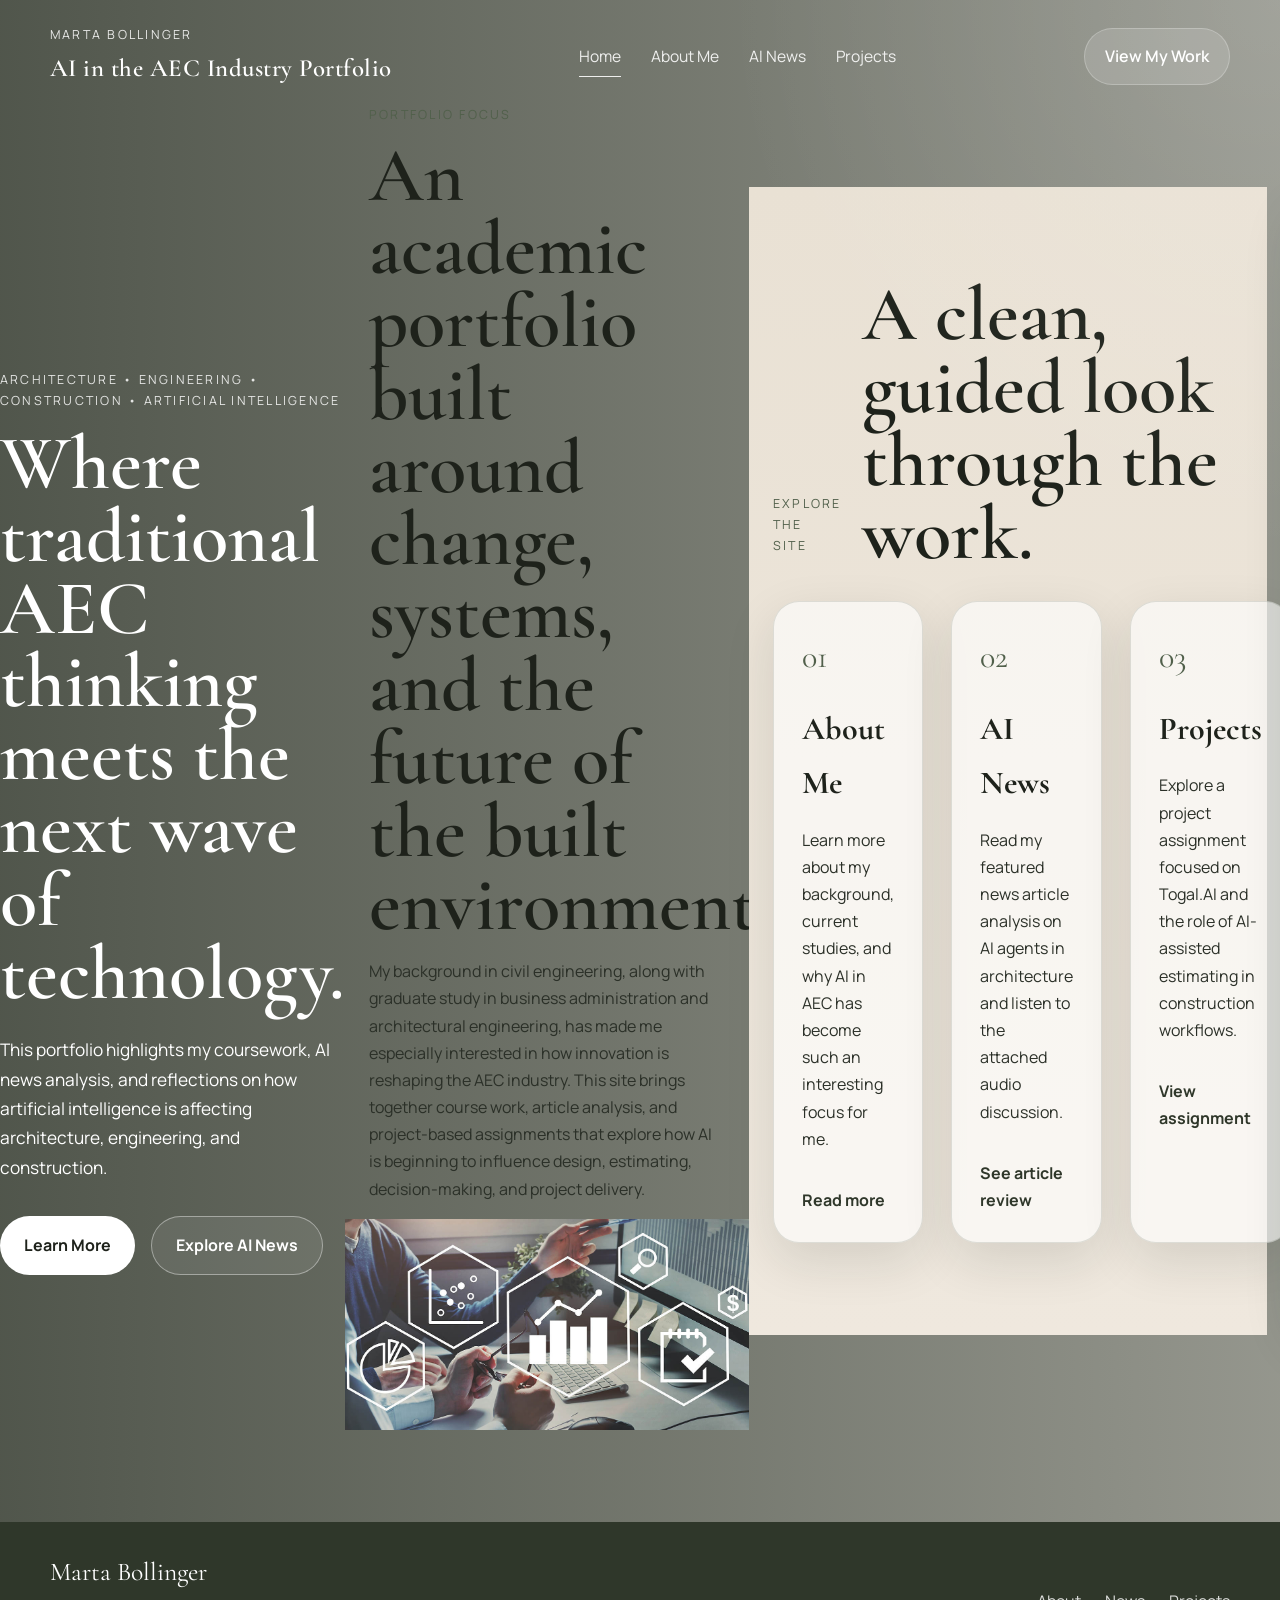
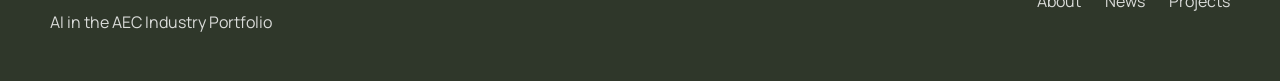
==== index.html @ e2fa6919 "Update index.html" ====
<!DOCTYPE html>
<html lang="en">
<head>
  <meta charset="UTF-8" />
  <meta name="viewport" content="width=device-width, initial-scale=1.0" />
  <title>Marta Bollinger | AI in the AEC Industry Portfolio</title>
  <link rel="preconnect" href="https://fonts.googleapis.com">
  <link rel="preconnect" href="https://fonts.gstatic.com" crossorigin>
  <link href="https://fonts.googleapis.com/css2?family=Cormorant+Garamond:wght@400;500;600;700&family=Manrope:wght@400;500;600;700&display=swap" rel="stylesheet">
  <link rel="stylesheet" href="styles.css" />
</head>
<body>
  <header class="site-header site-header--overlay">
    <div class="container nav-wrap">
      <a class="brand" href="index.html">
        <span class="brand-kicker">Marta Bollinger</span>
        <span class="brand-title">AI in the AEC Industry Portfolio</span>
      </a>
      <nav class="main-nav">
        <a href="index.html" class="active">Home</a>
        <a href="about.html">About Me</a>
        <a href="news.html">AI News</a>
        <a href="projects.html">Projects</a>
      </nav>
      <a class="nav-cta" href="projects.html">View My Work</a>
    </div>
  </header>

  <main>
    <section class="hero hero-home">
      <div class="hero-overlay"></div>
      <div class="container hero-content">
        <p class="eyebrow">Architecture • Engineering • Construction • Artificial Intelligence</p>
        <h1>Where traditional AEC thinking meets the next wave of technology.</h1>
        <p class="hero-text">
          This portfolio highlights my coursework, AI news analysis, and reflections on how artificial intelligence is affecting architecture, engineering, and construction.
        </p>
        <div class="hero-actions">
          <a class="btn btn-light" href="about.html">Learn More</a>
          <a class="btn btn-outline-light" href="news.html">Explore AI News</a>
        </div>
      </div>
    <section class="section portfolio-focus">
  <div class="container portfolio-focus-grid">
    <div class="portfolio-focus-left">
      <p class="section-label">Portfolio Focus</p>
      <h2>
        An academic portfolio built around change, systems, and the future of the built environment.
      </h2>
    </div>

    <div class="portfolio-focus-right">
      <p>
        My background in civil engineering, along with graduate study in business administration and architectural engineering, has made me especially interested in how innovation is reshaping the AEC industry. This site brings together course work, article analysis, and project-based assignments that explore how AI is beginning to influence design, estimating, decision-making, and project delivery.
      </p>
    </div>
  </div>

  <div class="portfolio-focus-image">
    <img src="site-assets/project-management-tools-1.jpeg" alt="AI analytics and project management tools">
  </div>
</section>

    <section class="section cards-section muted-bg">
      <div class="container">
        <div class="section-heading">
          <p class="section-label">Explore the Site</p>
          <h2>A clean, guided look through the work.</h2>
        </div>
        <div class="feature-grid">
          <article class="feature-card">
            <div class="feature-card__number">01</div>
            <h3>About Me</h3>
            <p>Learn more about my background, current studies, and why AI in AEC has become such an interesting focus for me.</p>
            <a href="about.html">Read more</a>
          </article>
          <article class="feature-card">
            <div class="feature-card__number">02</div>
            <h3>AI News</h3>
            <p>Read my featured news article analysis on AI agents in architecture and listen to the attached audio discussion.</p>
            <a href="news.html">See article review</a>
          </article>
          <article class="feature-card">
            <div class="feature-card__number">03</div>
            <h3>Projects</h3>
            <p>Explore a project assignment focused on Togal.AI and the role of AI-assisted estimating in construction workflows.</p>
            <a href="projects.html">View assignment</a>
          </article>
        </div>
      </div>
    </section>

    <section class="section statement-section">
      <div class="container statement-card">
        <div class="statement-card__image"></div>
        <div class="statement-card__content">
          <p class="section-label">Why This Matters</p>
          <h2>AI is not replacing the AEC industry. It is changing how professionals think, work, and make decisions.</h2>
          <p>
            What interests me most is not just the technology itself, but what it means for real projects. The AEC industry depends on coordination, judgment, accuracy, and communication. AI has the potential to support all of those areas, which is why understanding it now feels important.
          </p>
          <a class="btn btn-dark" href="projects.html">See My Assignment Work</a>
        </div>
      </div>
    </section>
  </main>

  <footer class="site-footer">
    <div class="container footer-wrap">
      <div>
        <p class="footer-title">Marta Bollinger</p>
        <p>AI in the AEC Industry Portfolio</p>
      </div>
      <div class="footer-links">
        <a href="about.html">About</a>
        <a href="news.html">News</a>
        <a href="projects.html">Projects</a>
      </div>
    </div>
  </footer>
</body>
</html>
---- styles.css ----
:root {
  --olive-900: #2f372a;
  --olive-800: #3b4634;
  --olive-700: #51604b;
  --stone-100: #f6f2eb;
  --stone-200: #ece5da;
  --stone-300: #d9d0c2;
  --ink: #1e221b;
  --text: #2b3028;
  --muted: #687065;
  --white: #ffffff;
  --card: rgba(255, 255, 255, 0.7);
  --border: rgba(54, 66, 48, 0.14);
  --shadow: 0 18px 50px rgba(27, 34, 25, 0.12);
  --radius: 26px;
  --radius-sm: 18px;
  --max-width: 1180px;
}

* {
  box-sizing: border-box;
}

html {
  scroll-behavior: smooth;
}

body {
  margin: 0;
  font-family: 'Manrope', sans-serif;
  color: var(--text);
  background: var(--stone-100);
  line-height: 1.7;
}

img {
  max-width: 100%;
  display: block;
}

a {
  color: inherit;
  text-decoration: none;
}

.container {
  width: min(calc(100% - 48px), var(--max-width));
  margin: 0 auto;
}

.site-header {
  width: 100%;
  z-index: 20;
}

.site-header--overlay {
  position: absolute;
  top: 0;
  left: 0;
}

.site-header--solid {
  position: sticky;
  top: 0;
  background: rgba(246, 242, 235, 0.92);
  backdrop-filter: blur(14px);
  border-bottom: 1px solid rgba(54, 66, 48, 0.08);
}

.nav-wrap {
  display: flex;
  align-items: center;
  justify-content: space-between;
  gap: 24px;
  padding: 24px 0;
}

.brand {
  display: flex;
  flex-direction: column;
  gap: 2px;
  color: var(--white);
}

.brand--dark {
  color: var(--ink);
}

.brand-kicker {
  font-size: 0.78rem;
  letter-spacing: 0.18em;
  text-transform: uppercase;
  opacity: 0.86;
}

.brand-title {
  font-family: 'Cormorant Garamond', serif;
  font-size: 1.55rem;
  font-weight: 600;
  letter-spacing: 0.02em;
}

.main-nav {
  display: flex;
  gap: 30px;
  align-items: center;
}

.main-nav a {
  color: rgba(255,255,255,0.88);
  font-size: 0.98rem;
  position: relative;
}

.main-nav--dark a {
  color: rgba(30, 34, 27, 0.82);
}

.main-nav a::after {
  content: "";
  position: absolute;
  left: 0;
  bottom: -7px;
  width: 100%;
  height: 1px;
  background: currentColor;
  transform: scaleX(0);
  transform-origin: left;
  transition: transform 0.28s ease;
}

.main-nav a:hover::after,
.main-nav a.active::after {
  transform: scaleX(1);
}

.nav-cta {
  padding: 14px 20px;
  border-radius: 999px;
  background: rgba(255, 255, 255, 0.14);
  border: 1px solid rgba(255, 255, 255, 0.24);
  color: var(--white);
  font-weight: 600;
}

.nav-cta--dark {
  background: var(--olive-900);
  color: var(--white);
  border-color: var(--olive-900);
}

.hero {
  min-height: 100vh;
  position: relative;
  display: flex;
  align-items: center;
  overflow: hidden;
}

.hero-home {
  background:
    linear-gradient(to right, rgba(34, 42, 31, 0.78), rgba(34, 42, 31, 0.46)),
    url('https://images.unsplash.com/photo-1517048676732-d65bc937f952?auto=format&fit=crop&w=1800&q=80') center center / cover no-repeat;
}

.hero-overlay {
  position: absolute;
  inset: 0;
  background: radial-gradient(circle at top right, rgba(255,255,255,0.12), transparent 28%);
}

.hero-content,
.page-hero__inner {
  position: relative;
  z-index: 1;
}

.hero-content {
  color: var(--white);
  max-width: 720px;
  padding-top: 110px;
}

.eyebrow,
.section-label,
.meta-label {
  text-transform: uppercase;
  letter-spacing: 0.18em;
  font-size: 0.78rem;
}

.eyebrow {
  color: rgba(255,255,255,0.84);
  margin-bottom: 16px;
}

.eyebrow-dark {
  color: var(--olive-700);
}

.hero h1,
.page-hero h1,
.section h2,
.statement-card__content h2 {
  margin: 0;
  font-family: 'Cormorant Garamond', serif;
  font-size: clamp(3rem, 6vw, 5.4rem);
  line-height: 0.95;
  font-weight: 600;
}

.page-hero h1,
.section h2,
.statement-card__content h2 {
  color: var(--ink);
}

.hero-text,
.page-subtitle {
  font-size: 1.08rem;
  max-width: 640px;
  margin: 24px 0 0;
}

.page-subtitle--dark {
  color: var(--muted);
}

.page-subtitle--narrow {
  max-width: 760px;
  margin-left: auto;
  margin-right: auto;
}

.hero-actions {
  display: flex;
  gap: 16px;
  margin-top: 34px;
  flex-wrap: wrap;
}

.btn {
  display: inline-flex;
  align-items: center;
  justify-content: center;
  padding: 15px 24px;
  border-radius: 999px;
  font-weight: 700;
  transition: transform 0.2s ease, background 0.2s ease, color 0.2s ease;
}

.btn:hover,
.nav-cta:hover {
  transform: translateY(-1px);
}

.btn-light {
  background: var(--white);
  color: var(--ink);
}

.btn-outline-light {
  color: var(--white);
  border: 1px solid rgba(255,255,255,0.4);
  background: rgba(255,255,255,0.08);
}

.btn-dark {
  background: var(--olive-900);
  color: var(--white);
}

.section {
  padding: 92px 0;
}

.intro-section {
  background: linear-gradient(180deg, #f7f3ed 0%, #f1ebe1 100%);
}

.muted-bg {
  background: linear-gradient(180deg, #e9e1d4 0%, #efe8de 100%);
}

.split-grid,
.feature-grid,
.value-grid,
.article-layout,
.project-layout,
.podcast-panel,
.footer-wrap,
.about-layout {
  display: grid;
  gap: 28px;
}

.split-grid--intro {
  grid-template-columns: 1.1fr 1fr;
  align-items: end;
}

.section-label {
  color: var(--olive-700);
  margin-bottom: 14px;
}

.section-heading {
  display: flex;
  justify-content: space-between;
  align-items: end;
  gap: 20px;
  margin-bottom: 30px;
}

.section-heading--center {
  text-align: center;
  display: block;
}

.feature-grid {
  grid-template-columns: repeat(3, 1fr);
}

.feature-card,
.value-card,
.card-soft {
  background: rgba(255, 255, 255, 0.62);
  border: 1px solid var(--border);
  border-radius: var(--radius);
  padding: 28px;
  box-shadow: var(--shadow);
}

.feature-card__number {
  font-family: 'Cormorant Garamond', serif;
  font-size: 2rem;
  color: var(--olive-700);
  margin-bottom: 18px;
}

.feature-card h3,
.value-card h3 {
  font-family: 'Cormorant Garamond', serif;
  font-size: 2rem;
  margin: 0 0 10px;
  color: var(--ink);
}

.feature-card a,
.external-link {
  display: inline-block;
  margin-top: 18px;
  color: var(--olive-900);
  font-weight: 700;
}

.statement-card {
  display: grid;
  grid-template-columns: 1.08fr 1fr;
  gap: 0;
  background: var(--white);
  border-radius: 34px;
  overflow: hidden;
  box-shadow: var(--shadow);
}

.statement-card__image {
  min-height: 520px;
  background: url('https://images.unsplash.com/photo-1518005020951-eccb494ad742?auto=format&fit=crop&w=1400&q=80') center center / cover no-repeat;
}

.statement-card__content {
  padding: 56px;
  display: flex;
  flex-direction: column;
  justify-content: center;
}

.page-hero {
  padding: 130px 0 70px;
}

.page-hero--light {
  background: linear-gradient(180deg, #f4efe7 0%, #ede4d6 100%);
}

.page-hero--olive {
  background: linear-gradient(180deg, #42503c 0%, #2f372a 100%);
}

.page-hero--olive h1,
.page-hero--olive .page-subtitle {
  color: var(--white);
}

.page-hero--stone {
  background: linear-gradient(180deg, #ddd3c6 0%, #efe7dc 100%);
}

.about-layout {
  grid-template-columns: 0.92fr 1.08fr;
  align-items: center;
}

.about-image {
  min-height: 620px;
  border-radius: 30px;
  background:
    linear-gradient(to top, rgba(32, 38, 29, 0.18), rgba(32, 38, 29, 0.08)),
    url('https://images.unsplash.com/photo-1497366754035-f200968a6e72?auto=format&fit=crop&w=1200&q=80') center center / cover no-repeat;
  box-shadow: var(--shadow);
}

.about-copy {
  padding: 10px 10px 10px 22px;
}

.value-grid {
  grid-template-columns: repeat(3, 1fr);
}

.article-layout {
  grid-template-columns: 320px 1fr;
  align-items: start;
}

.article-meta {
  position: sticky;
  top: 110px;
}

.meta-label {
  color: var(--olive-700);
  margin-bottom: 8px;
}

.meta-value {
  margin: 0 0 18px;
  font-weight: 600;
}

.article-content,
.project-main {
  display: grid;
  gap: 26px;
}

.content-block {
  background: rgba(255, 255, 255, 0.82);
  border: 1px solid var(--border);
  border-radius: 24px;
  padding: 30px;
}

.bordered-block {
  border-left: 5px solid var(--olive-700);
}

.podcast-panel {
  grid-template-columns: 1fr 1fr;
  align-items: center;
}

.podcast-placeholder {
  min-height: 280px;
  border: 1px dashed rgba(47, 55, 42, 0.35);
  border-radius: 28px;
  background: rgba(255,255,255,0.44);
  display: flex;
  align-items: center;
  justify-content: center;
  color: var(--olive-700);
  font-weight: 700;
  text-align: center;
  padding: 24px;
}

.project-layout {
  grid-template-columns: 1.1fr 340px;
  align-items: start;
}

.project-visual {
  padding: 18px;
}

.project-visual img {
  border-radius: 18px;
  width: 100%;
  object-fit: cover;
}

.project-visual figcaption {
  margin-top: 12px;
  color: var(--muted);
  font-size: 0.95rem;
}

.podcast-card {
  background: rgba(255, 255, 255, 0.64);
  border: 1px solid var(--border);
  border-radius: 28px;
  padding: 34px;
  box-shadow: var(--shadow);
}

.audio-shell {
  background: rgba(47, 55, 42, 0.06);
  border: 1px solid rgba(47, 55, 42, 0.12);
  border-radius: 24px;
  padding: 26px;
}

.audio-title {
  margin: 0 0 14px;
  font-family: 'Cormorant Garamond', serif;
  font-size: 2rem;
  color: var(--ink);
}

.podcast-audio {
  width: 100%;
}

.audio-note {
  margin: 12px 0 0;
  color: var(--muted);
  font-size: 0.95rem;
}


.project-sidebar {
  position: sticky;
  top: 110px;
}

.site-footer {
  background: var(--olive-900);
  color: rgba(255,255,255,0.82);
  padding: 28px 0;
}

.footer-wrap {
  grid-template-columns: 1fr auto;
  align-items: center;
}

.footer-title {
  font-family: 'Cormorant Garamond', serif;
  color: var(--white);
  font-size: 1.6rem;
  margin: 0 0 4px;
}

.footer-links {
  display: flex;
  gap: 24px;
}

@media (max-width: 980px) {
  .nav-wrap {
    flex-wrap: wrap;
    justify-content: center;
    text-align: center;
  }

  .main-nav {
    order: 3;
    width: 100%;
    justify-content: center;
    flex-wrap: wrap;
  }

  .split-grid--intro,
  .feature-grid,
  .value-grid,
  .article-layout,
  .project-layout,
  .podcast-panel,
  .about-layout,
  .statement-card,
  .footer-wrap {
    grid-template-columns: 1fr;
  }

  .statement-card__image,
  .about-image {
    min-height: 380px;
  }

  .statement-card__content,
  .about-copy {
    padding: 32px;
  }

  .article-meta,
  .project-sidebar,
  .site-header--solid {
    position: relative;
    top: 0;
  }
}

@media (max-width: 640px) {
  .container {
    width: min(calc(100% - 30px), var(--max-width));
  }

  .hero {
    min-height: 92vh;
  }

  .hero-content {
    padding-top: 150px;
  }

  .hero h1,
  .page-hero h1,
  .section h2,
  .statement-card__content h2 {
    font-size: clamp(2.5rem, 11vw, 4rem);
  }

  .section {
    padding: 72px 0;
  }

  .nav-cta,
  .btn {
    width: 100%;
  }

  .hero-actions {
    flex-direction: column;
  }
}
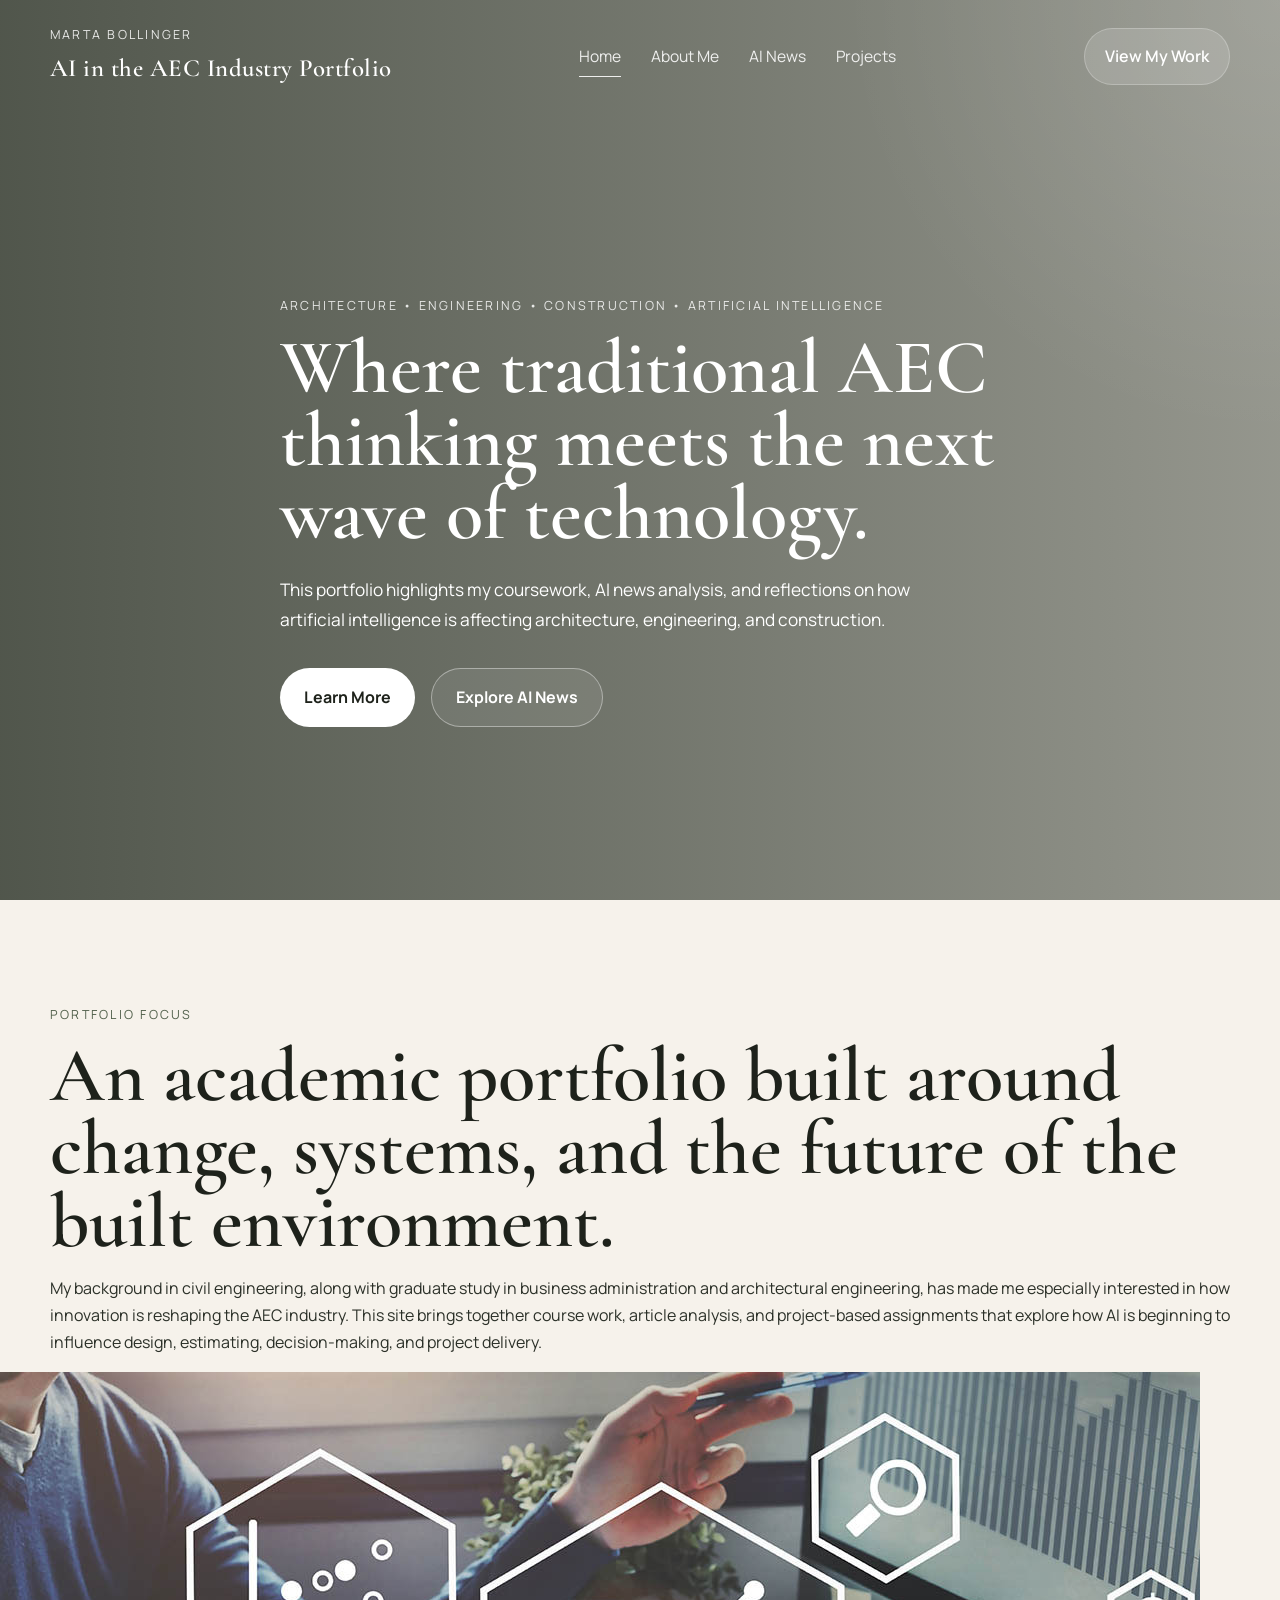
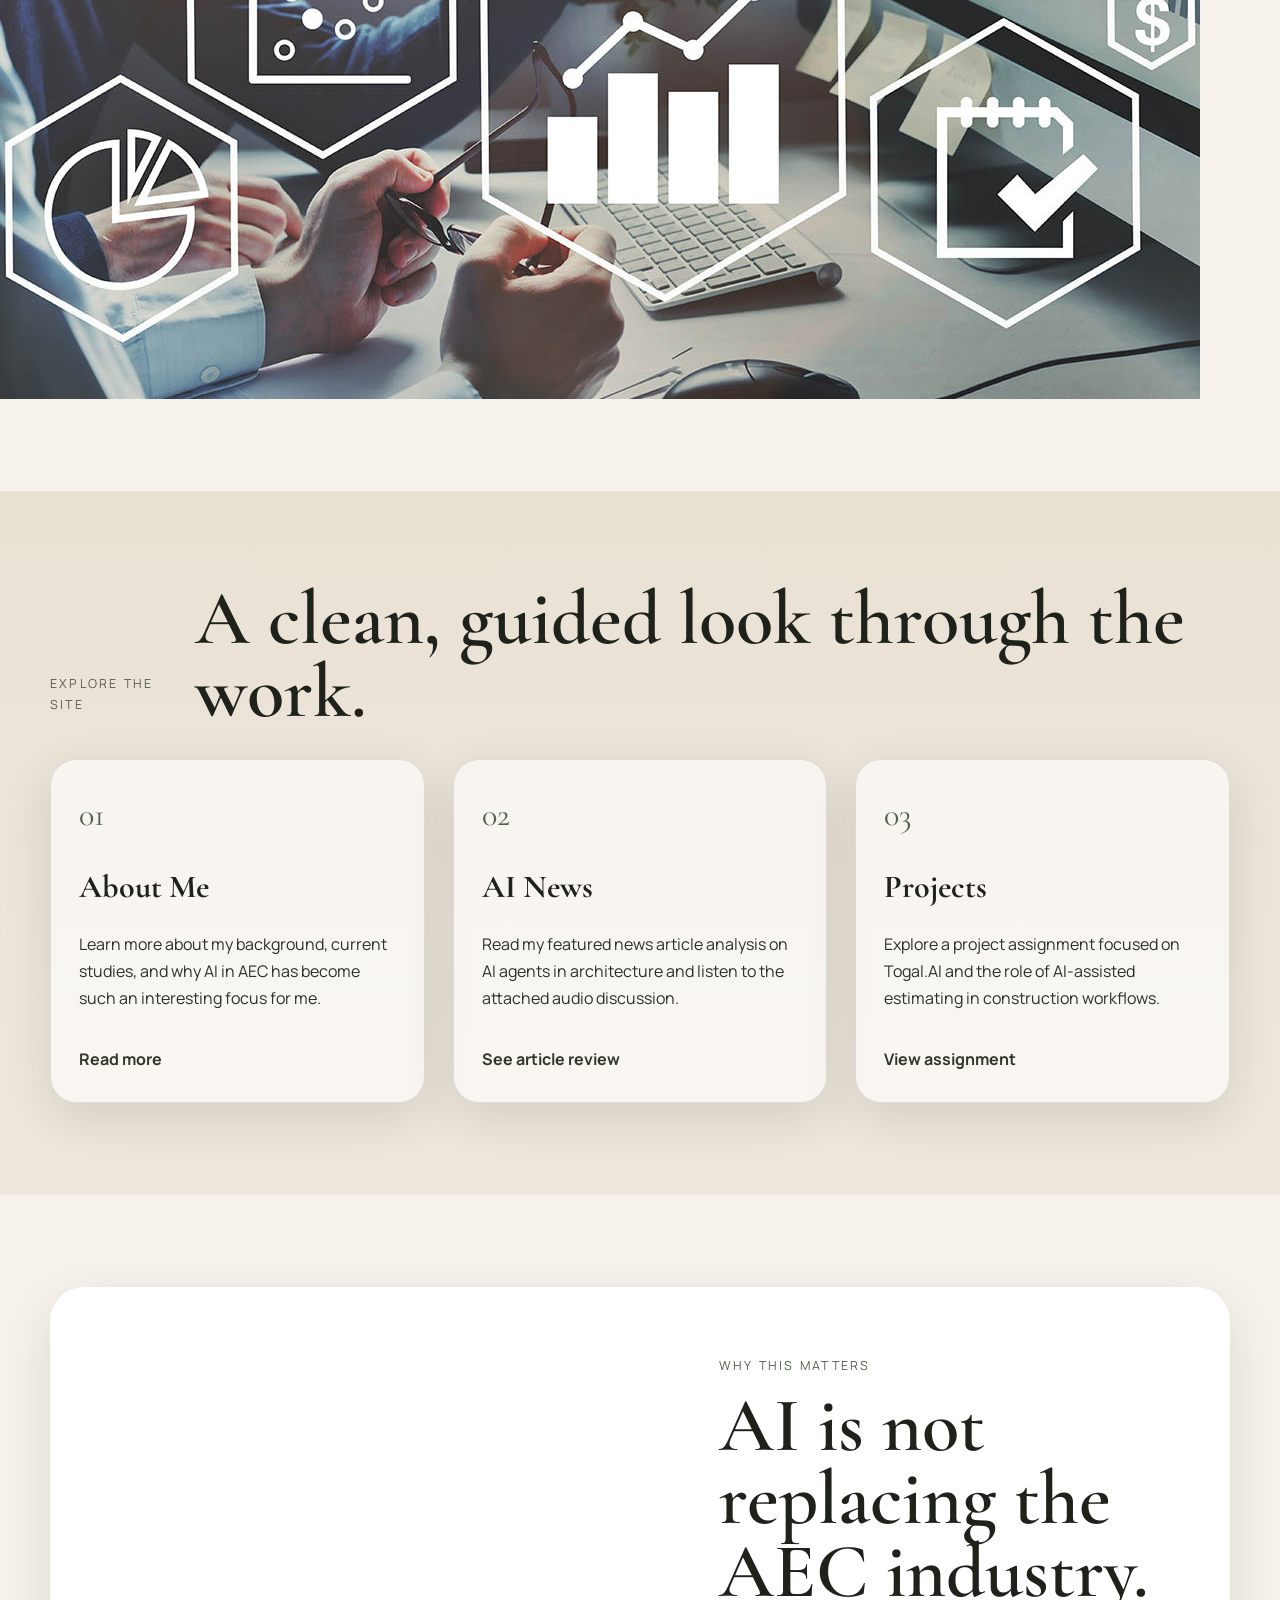
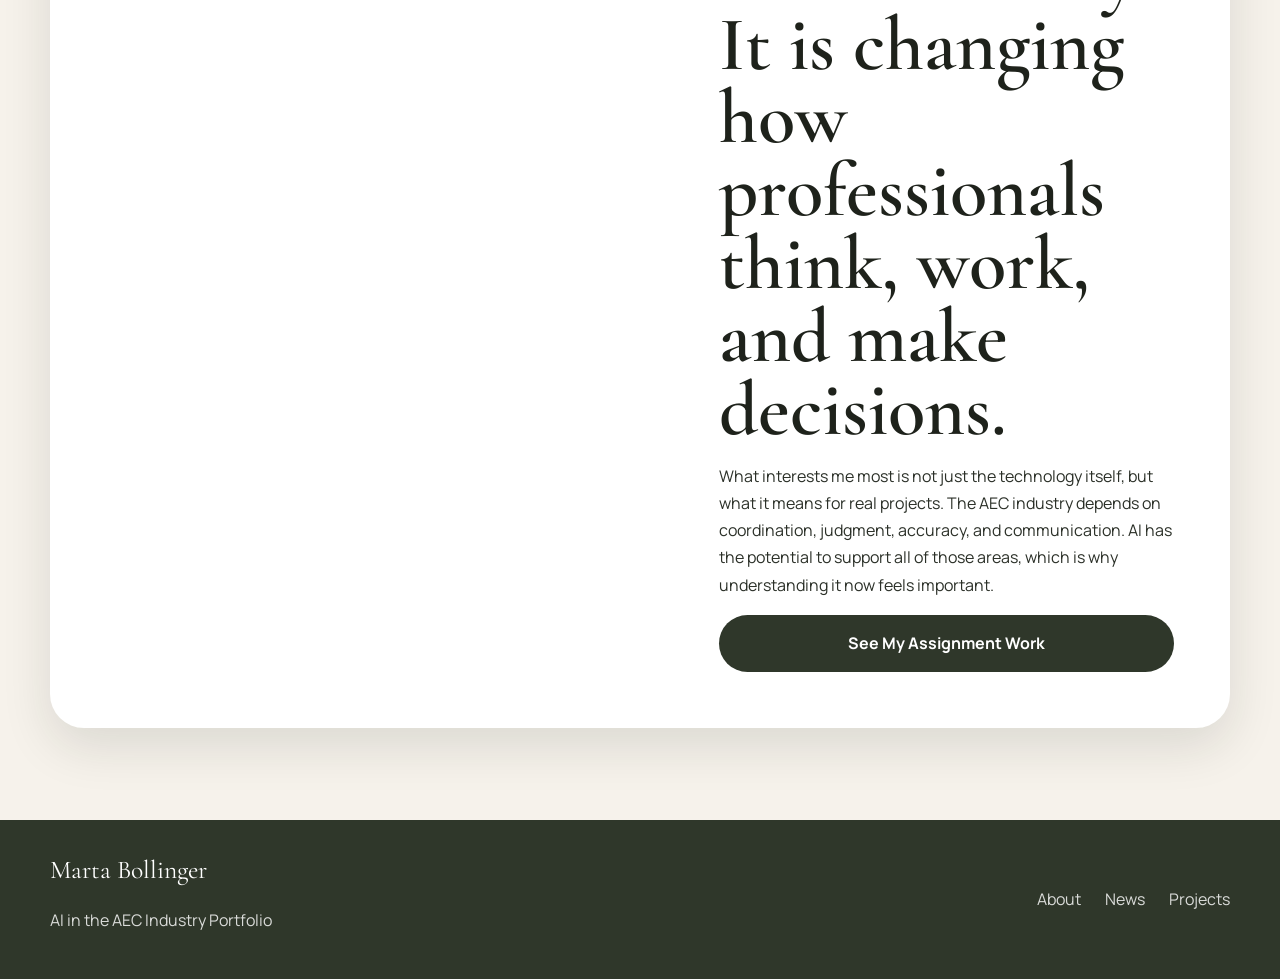
==== commit 6109fc25: "Update index.html" ====
--- a/index.html
+++ b/index.html
@@ -35,11 +35,13 @@
         <p class="hero-text">
           This portfolio highlights my coursework, AI news analysis, and reflections on how artificial intelligence is affecting architecture, engineering, and construction.
         </p>
-        <div class="hero-actions">
+                <div class="hero-actions">
           <a class="btn btn-light" href="about.html">Learn More</a>
           <a class="btn btn-outline-light" href="news.html">Explore AI News</a>
         </div>
       </div>
+    </section>
+
     <section class="section portfolio-focus">
   <div class="container portfolio-focus-grid">
     <div class="portfolio-focus-left">
--- a/styles.css
+++ b/styles.css
@@ -633,4 +633,63 @@
   .hero-actions {
     flex-direction: column;
   }
-}
+  .portfolio-focus {
+  background: #ece7dc;
+  padding: 100px 0 0;
+}
+
+.portfolio-focus-grid {
+  display: grid;
+  grid-template-columns: 1.2fr 0.95fr;
+  gap: 80px;
+  align-items: end;
+}
+
+.portfolio-focus-left h2 {
+  font-size: clamp(3rem, 6vw, 6.5rem);
+  line-height: 0.95;
+  letter-spacing: -0.03em;
+  margin-top: 16px;
+  margin-bottom: 0;
+}
+
+.portfolio-focus-right p {
+  font-size: 1.08rem;
+  line-height: 1.8;
+  max-width: 620px;
+  margin: 0;
+}
+
+.portfolio-focus-image {
+  margin-top: 56px;
+}
+
+.portfolio-focus-image img {
+  width: 100%;
+  height: 520px;
+  object-fit: cover;
+  display: block;
+}
+
+@media (max-width: 900px) {
+  .portfolio-focus {
+    padding: 72px 0 0;
+  }
+
+  .portfolio-focus-grid {
+    grid-template-columns: 1fr;
+    gap: 28px;
+  }
+
+  .portfolio-focus-left h2 {
+    font-size: clamp(2.5rem, 12vw, 4.5rem);
+  }
+
+  .portfolio-focus-image {
+    margin-top: 36px;
+  }
+
+  .portfolio-focus-image img {
+    height: 320px;
+  }
+}
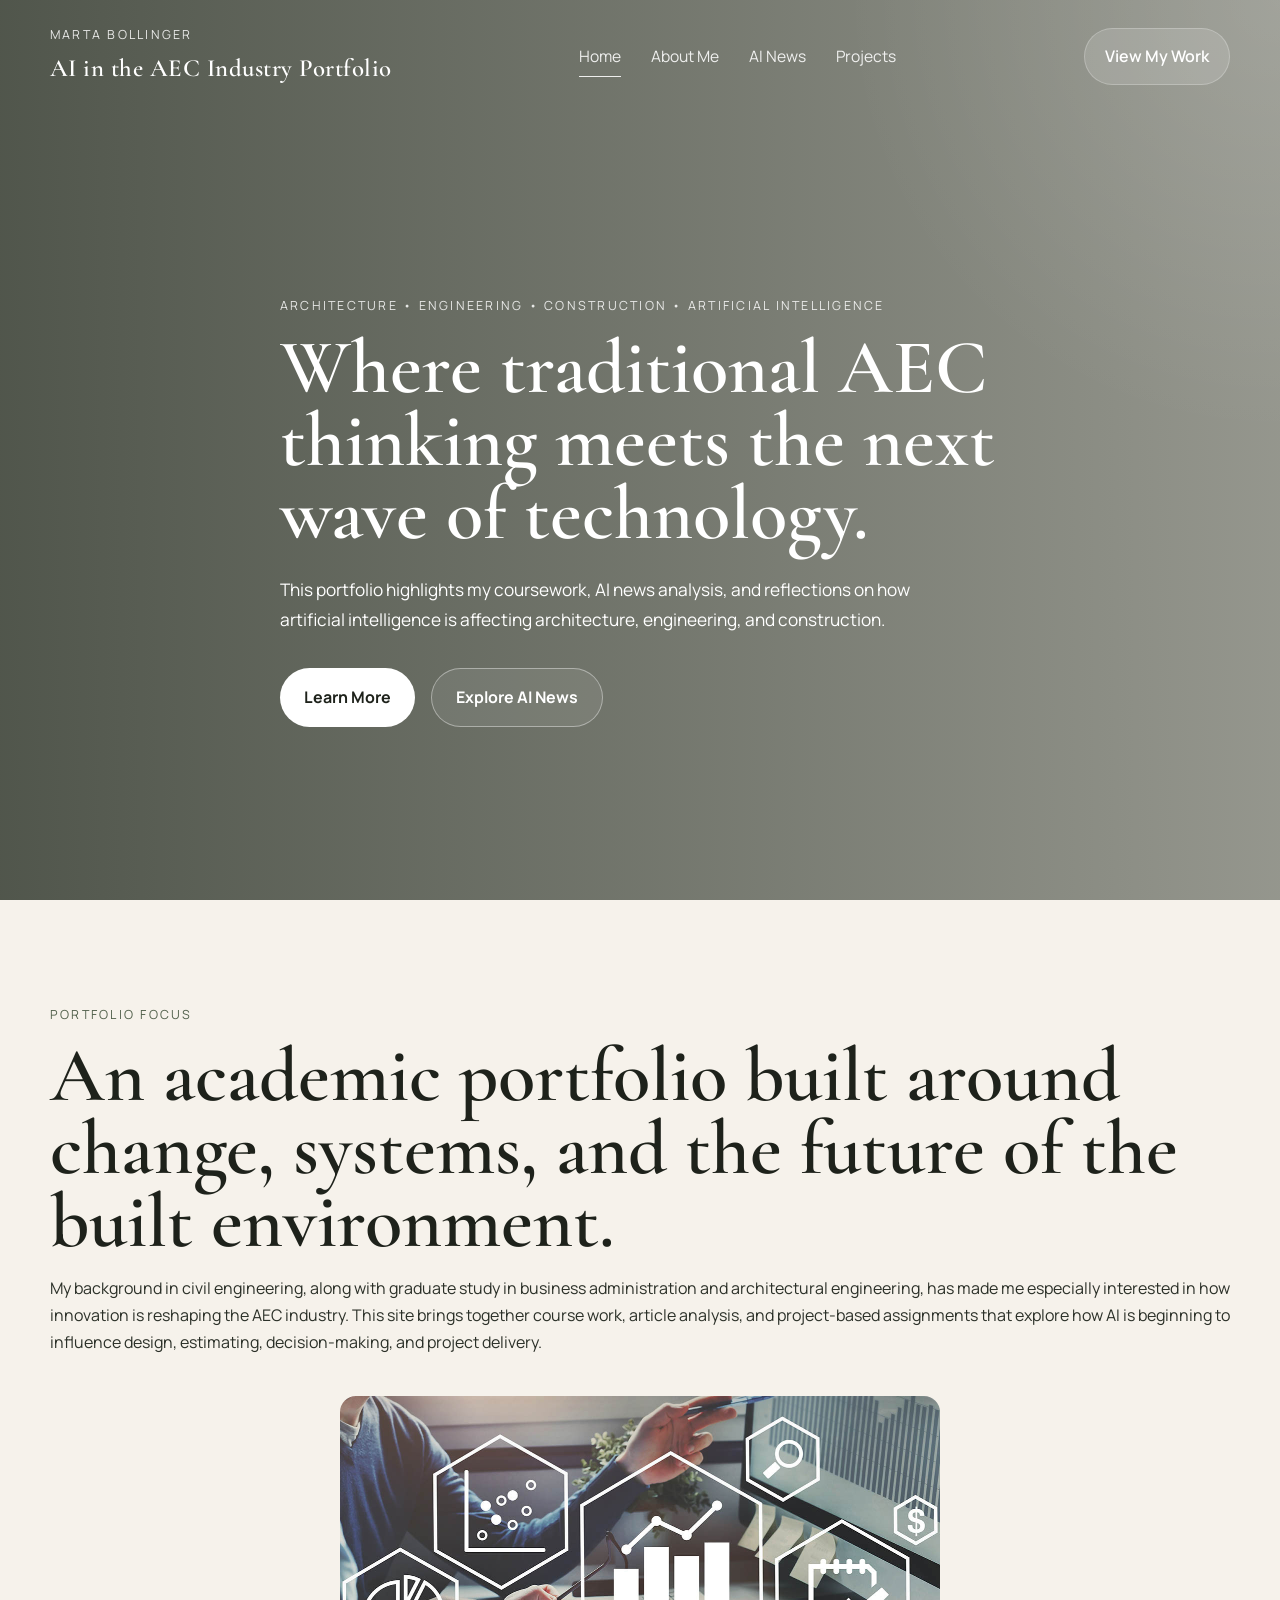
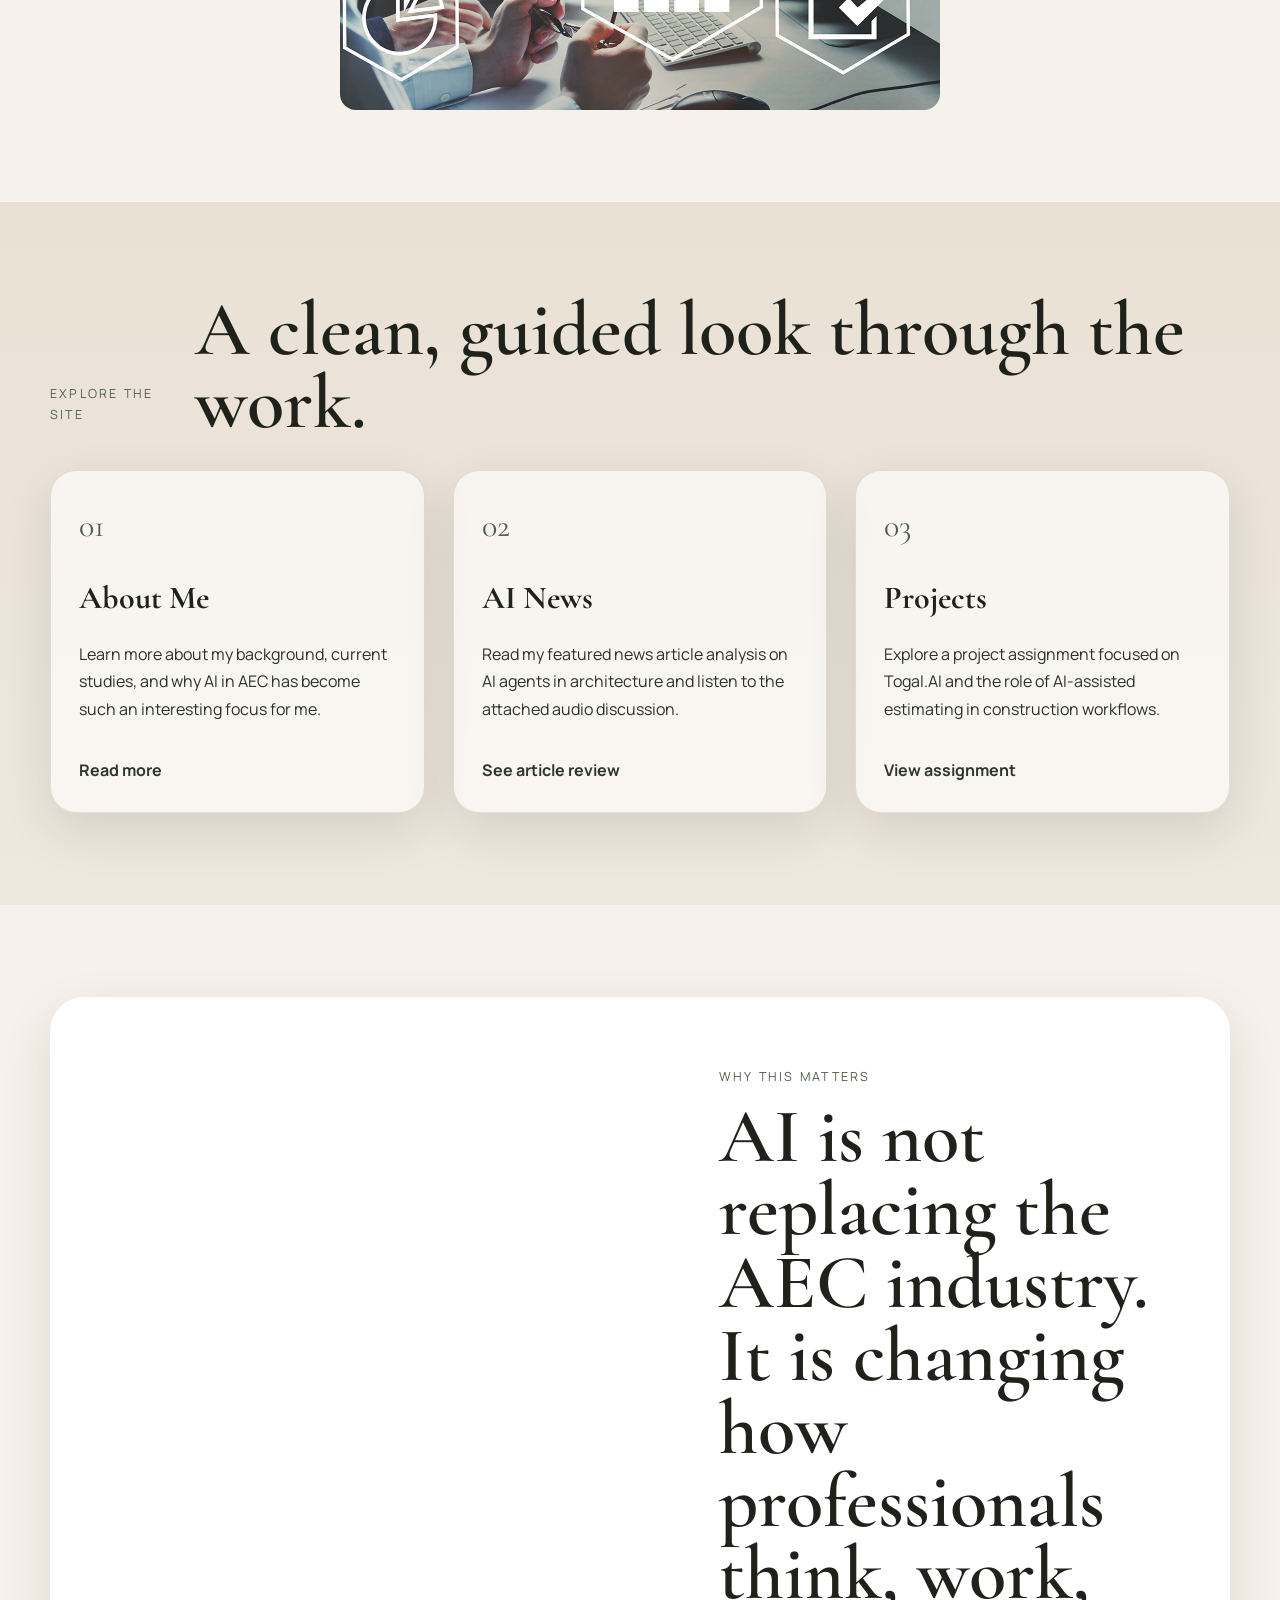
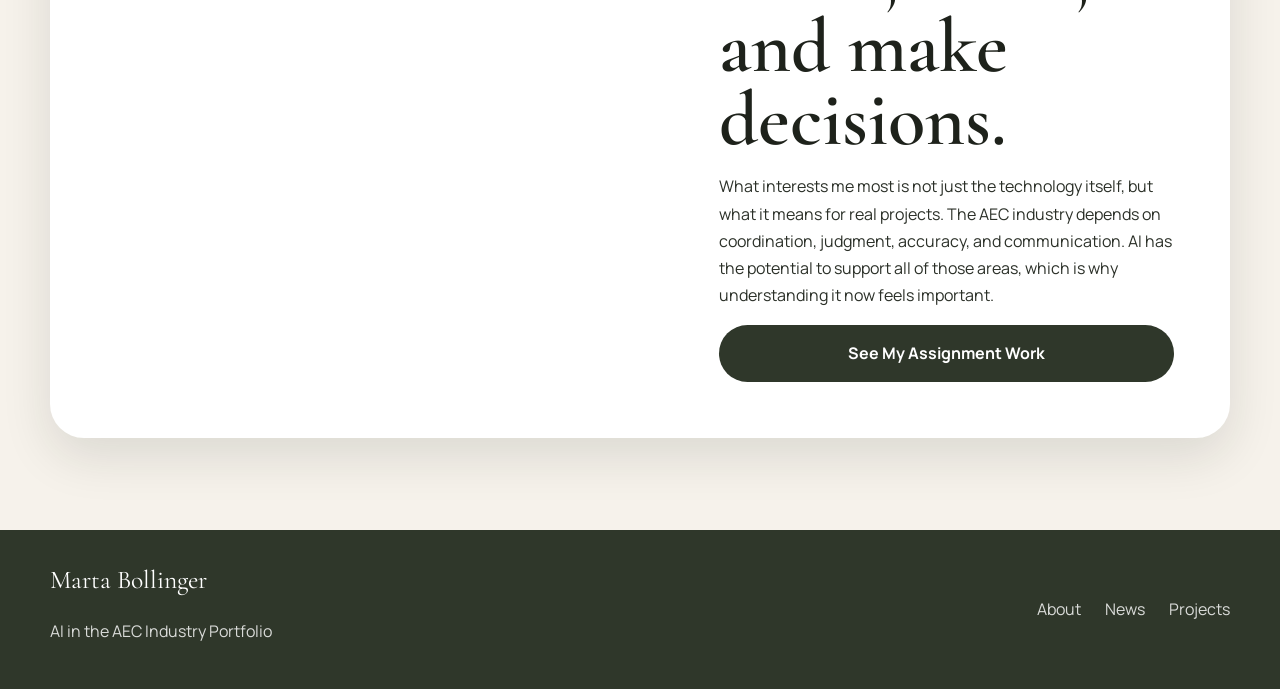
==== commit 0103d29c: "Update index.html" ====
--- a/index.html
+++ b/index.html
@@ -35,7 +35,7 @@
         <p class="hero-text">
           This portfolio highlights my coursework, AI news analysis, and reflections on how artificial intelligence is affecting architecture, engineering, and construction.
         </p>
-                <div class="hero-actions">
+        <div class="hero-actions">
           <a class="btn btn-light" href="about.html">Learn More</a>
           <a class="btn btn-outline-light" href="news.html">Explore AI News</a>
         </div>
@@ -43,25 +43,31 @@
     </section>
 
     <section class="section portfolio-focus">
-  <div class="container portfolio-focus-grid">
-    <div class="portfolio-focus-left">
-      <p class="section-label">Portfolio Focus</p>
-      <h2>
-        An academic portfolio built around change, systems, and the future of the built environment.
-      </h2>
-    </div>
+      <div class="container portfolio-focus-grid">
+        <div class="portfolio-focus-left">
+          <p class="section-label">Portfolio Focus</p>
+          <h2>
+            An academic portfolio built around change, systems, and the future of the built environment.
+          </h2>
+        </div>
 
-    <div class="portfolio-focus-right">
-      <p>
-        My background in civil engineering, along with graduate study in business administration and architectural engineering, has made me especially interested in how innovation is reshaping the AEC industry. This site brings together course work, article analysis, and project-based assignments that explore how AI is beginning to influence design, estimating, decision-making, and project delivery.
-      </p>
-    </div>
-  </div>
+        <div class="portfolio-focus-right">
+          <p>
+            My background in civil engineering, along with graduate study in business administration and architectural engineering, has made me especially interested in how innovation is reshaping the AEC industry. This site brings together course work, article analysis, and project-based assignments that explore how AI is beginning to influence design, estimating, decision-making, and project delivery.
+          </p>
+        </div>
+      </div>
 
-  <div class="portfolio-focus-image">
-    <img src="site-assets/project-management-tools-1.jpeg" alt="AI analytics and project management tools">
-  </div>
-</section>
+      <!-- ✅ UPDATED IMAGE (centered + smaller) -->
+      <div class="portfolio-focus-image" style="display:flex; justify-content:center; margin-top:40px;">
+        <img 
+          src="site-assets/project-management-tools-1.jpeg" 
+          alt="AI analytics and project management tools"
+          style="max-width: 600px; width: 100%; border-radius: 16px;"
+        >
+      </div>
+
+    </section>
 
     <section class="section cards-section muted-bg">
       <div class="container">
--- a/styles.css
+++ b/styles.css
@@ -661,14 +661,18 @@
 }
 
 .portfolio-focus-image {
-  margin-top: 56px;
+  margin: 56px auto 0;
+  max-width: 1200px;
+  width: calc(100% - 80px);
 }
 
 .portfolio-focus-image img {
   width: 100%;
-  height: 520px;
+  height: 560px;
   object-fit: cover;
+  object-position: center;
   display: block;
+  border-radius: 0;
 }
 
 @media (max-width: 900px) {
@@ -686,10 +690,26 @@
   }
 
   .portfolio-focus-image {
-    margin-top: 36px;
+    margin: 36px auto 0;
+    width: calc(100% - 32px);
   }
 
   .portfolio-focus-image img {
     height: 320px;
   }
-}
+  .podcast-placeholder {
+  display: flex;
+  flex-direction: column;
+  gap: 16px;
+  align-items: center;
+}
+
+.podcast-placeholder video {
+  width: 100%;
+  max-height: 260px;
+  object-fit: contain;
+}
+
+.podcast-placeholder audio {
+  width: 100%;
+}
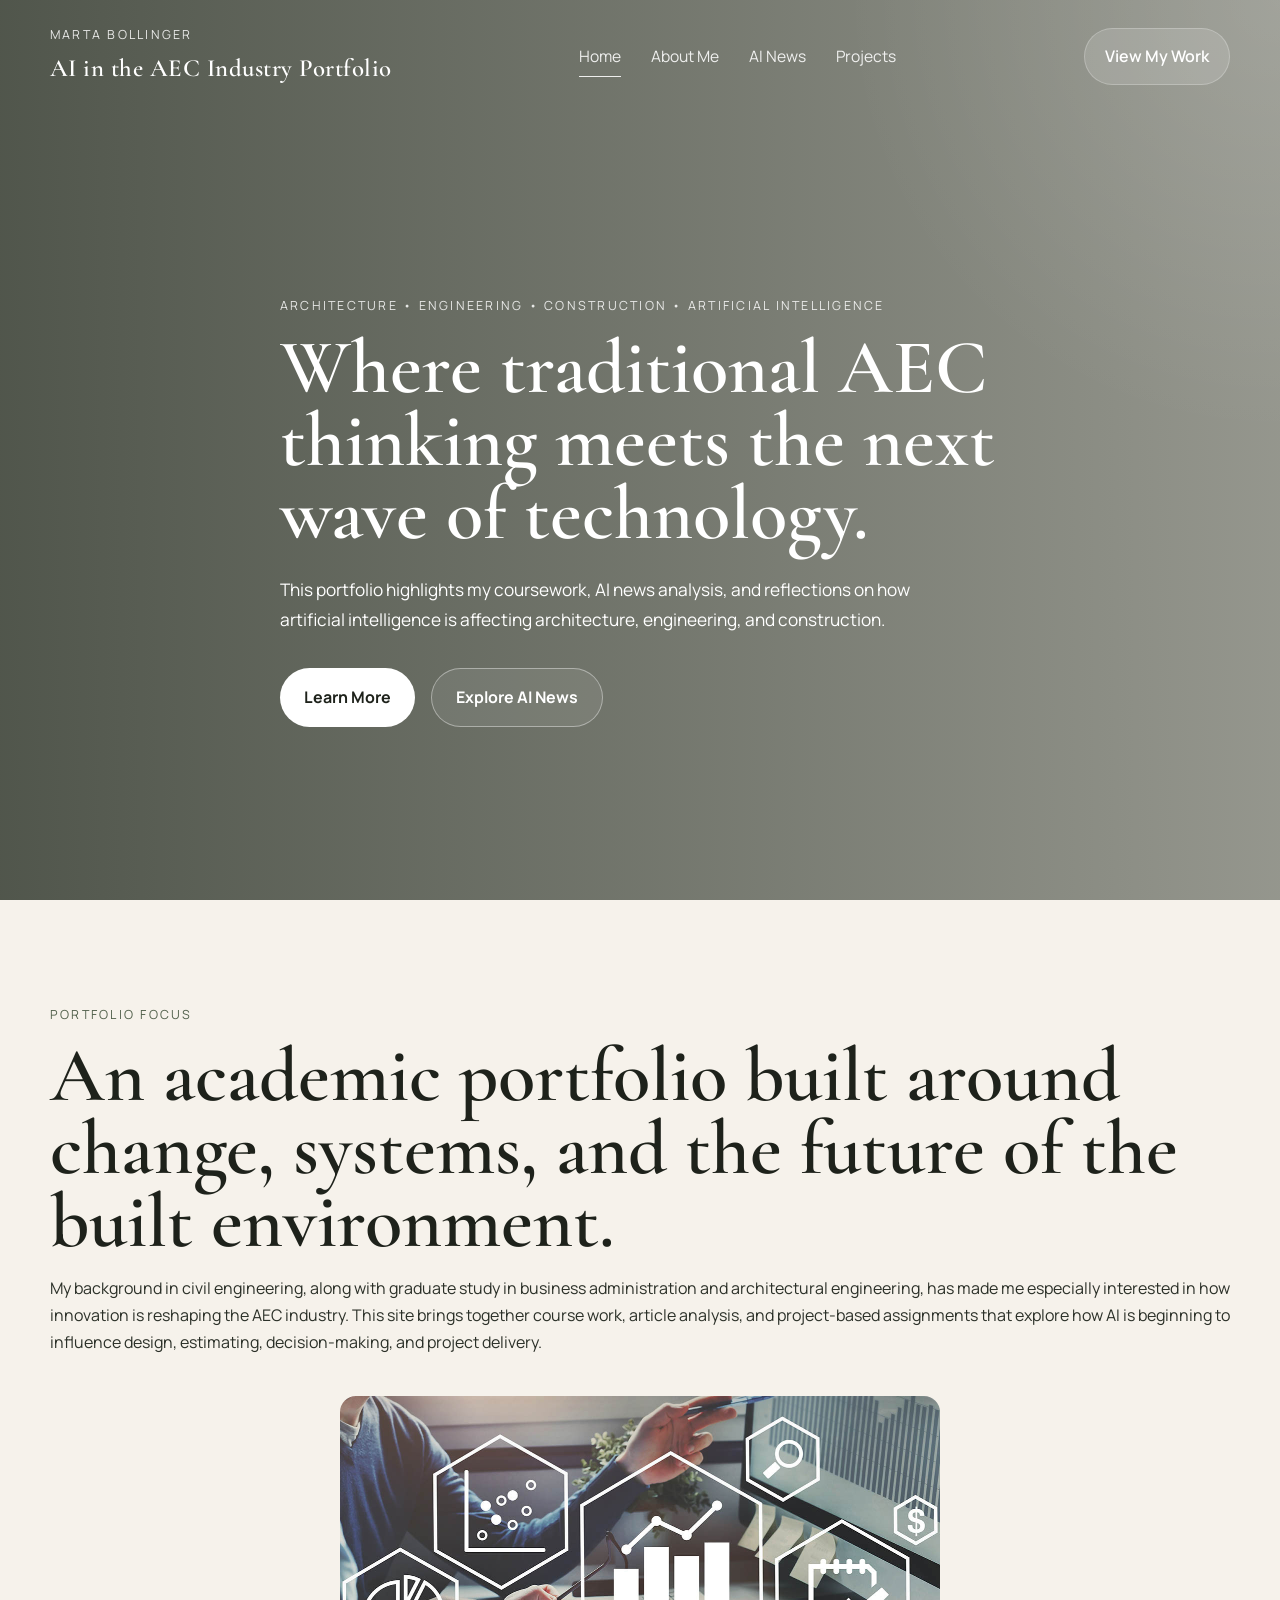
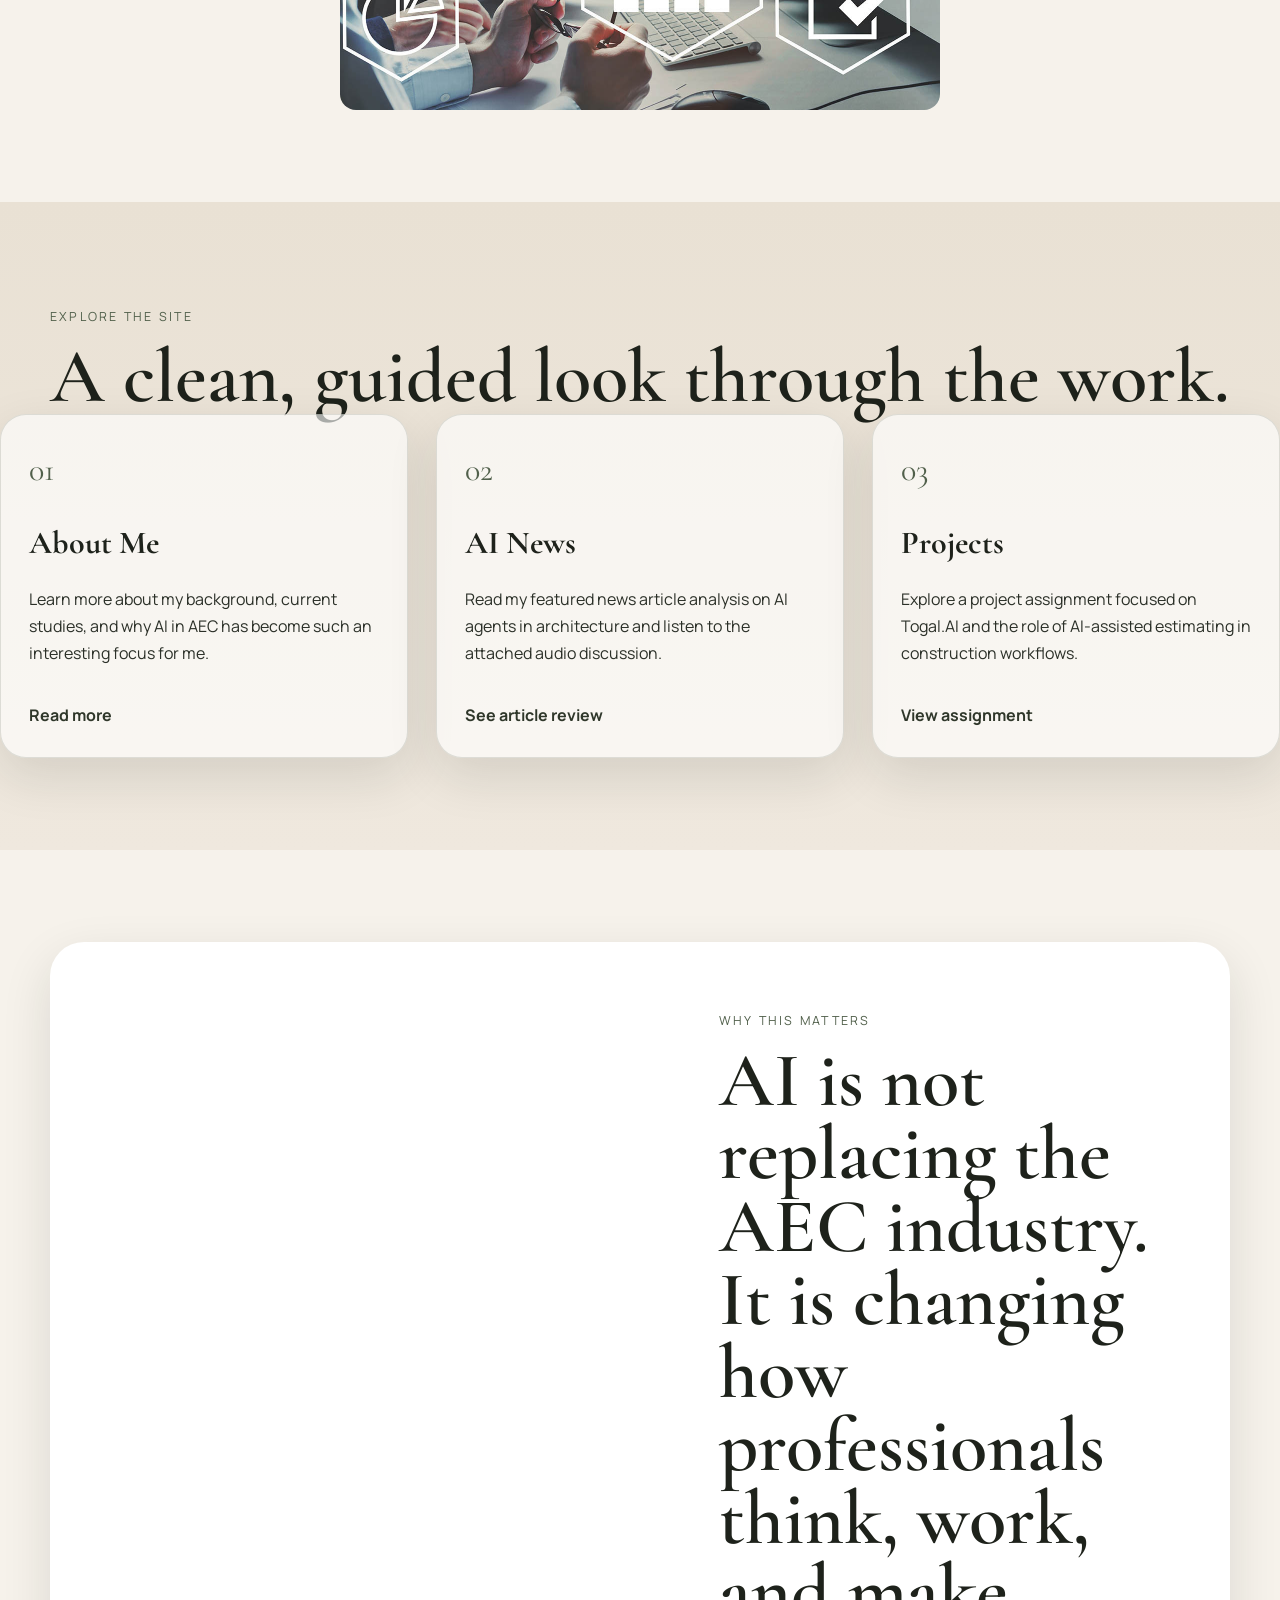
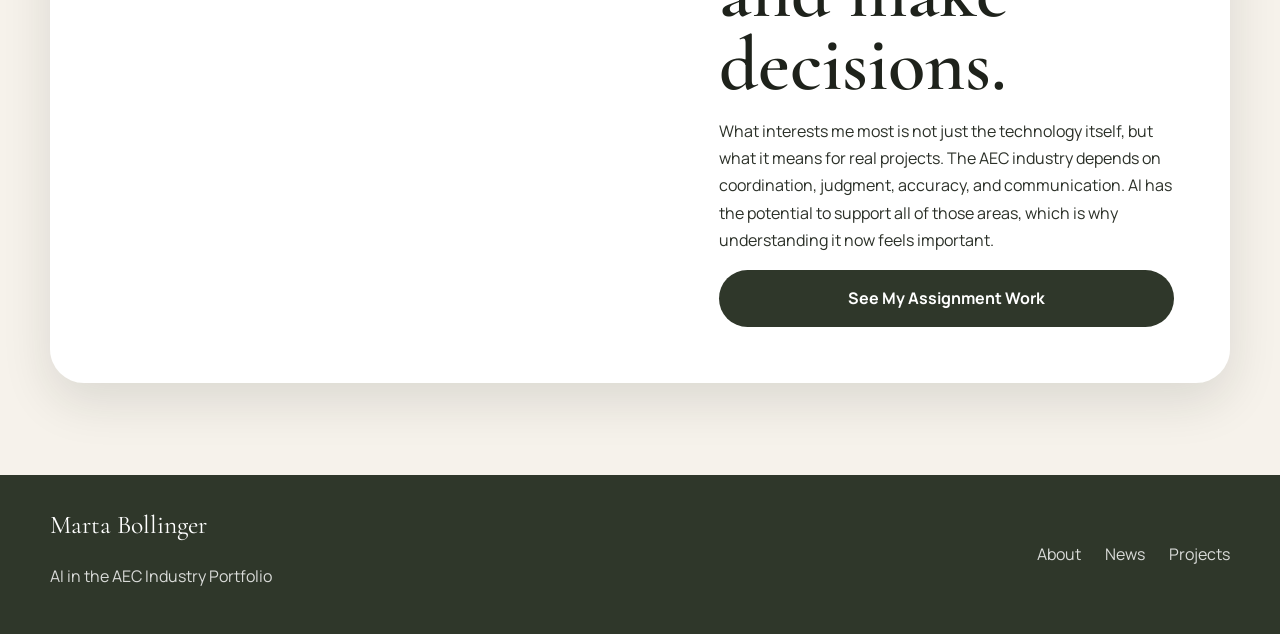
==== commit e2d84292: "Update index.html" ====
--- a/index.html
+++ b/index.html
@@ -71,9 +71,10 @@
 
     <section class="section cards-section muted-bg">
       <div class="container">
-        <div class="section-heading">
           <p class="section-label">Explore the Site</p>
-          <h2>A clean, guided look through the work.</h2>
+          <h2>
+            A clean, guided look through the work.
+          </h2>
         </div>
         <div class="feature-grid">
           <article class="feature-card">
--- a/styles.css
+++ b/styles.css
@@ -713,3 +713,8 @@
 .podcast-placeholder audio {
   width: 100%;
 }
+.section-heading {
+  display: flex;
+  flex-direction: column;
+  gap: 6px;
+}
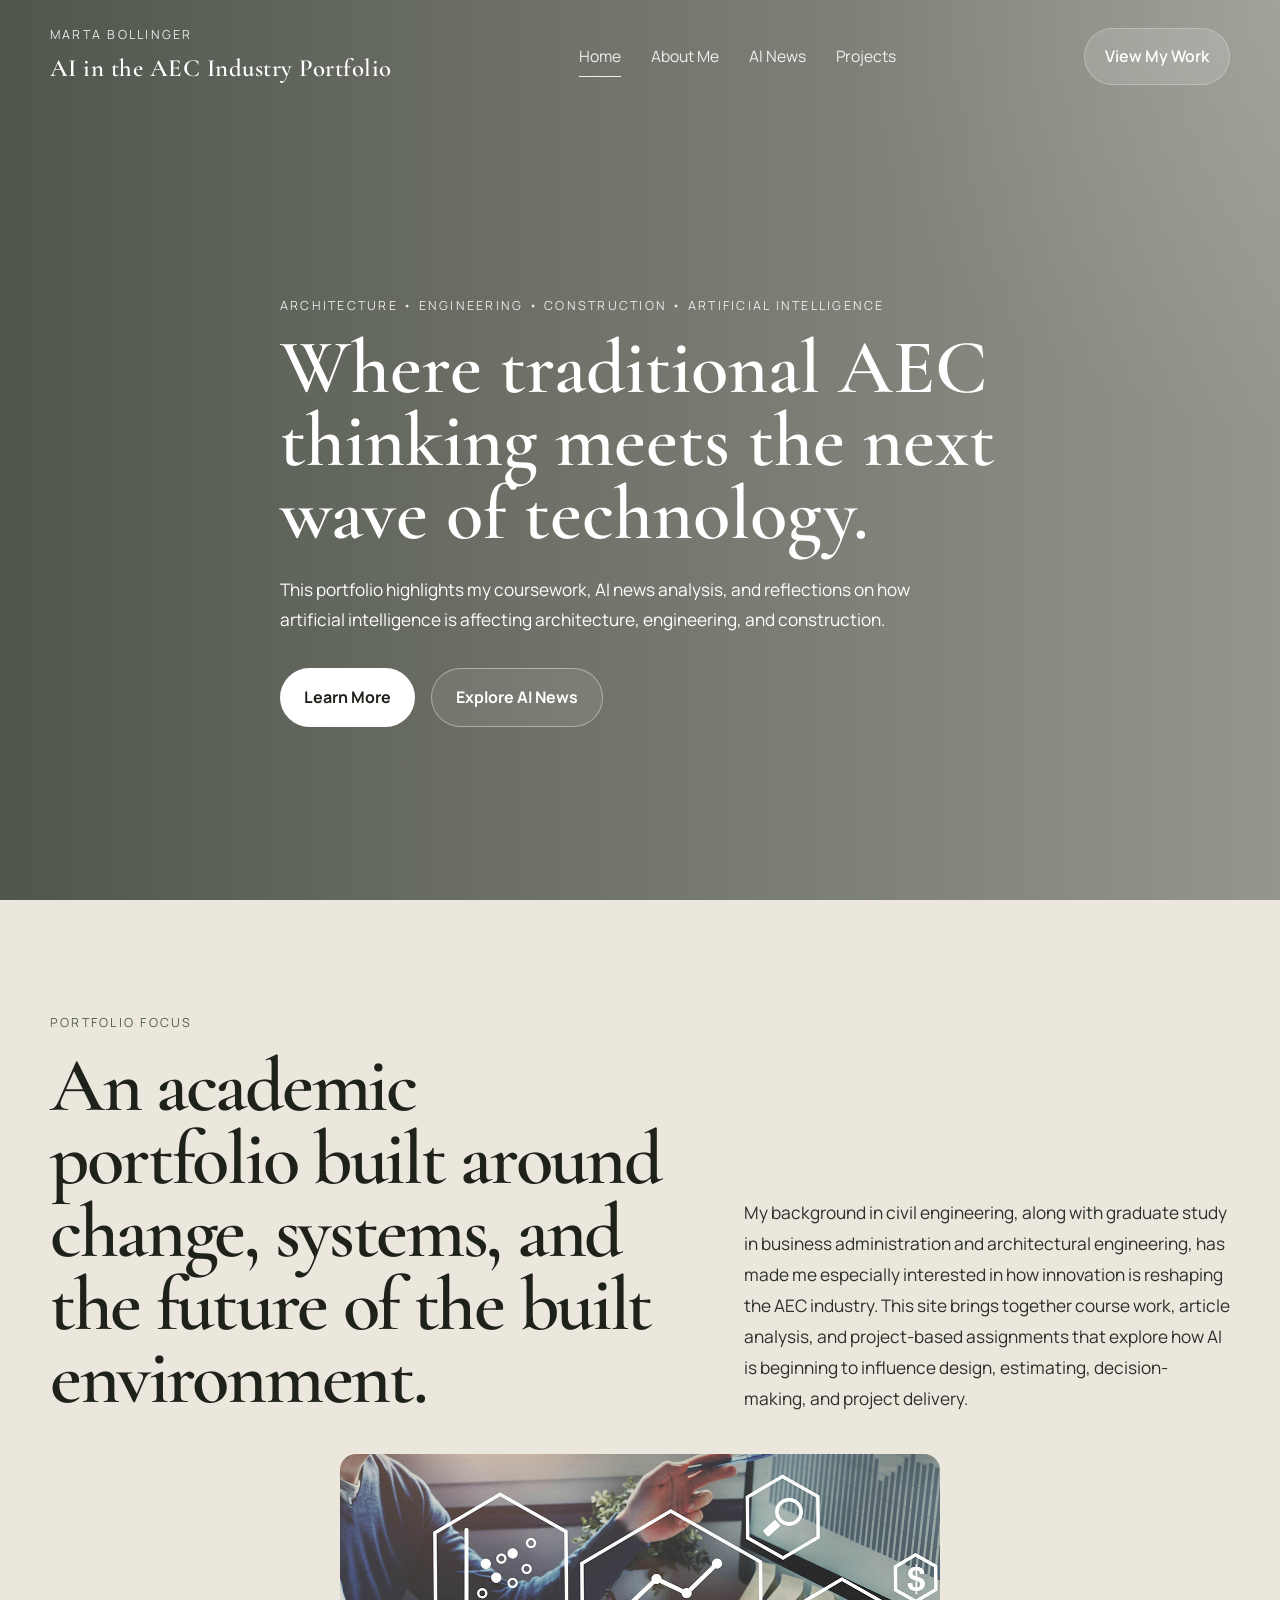
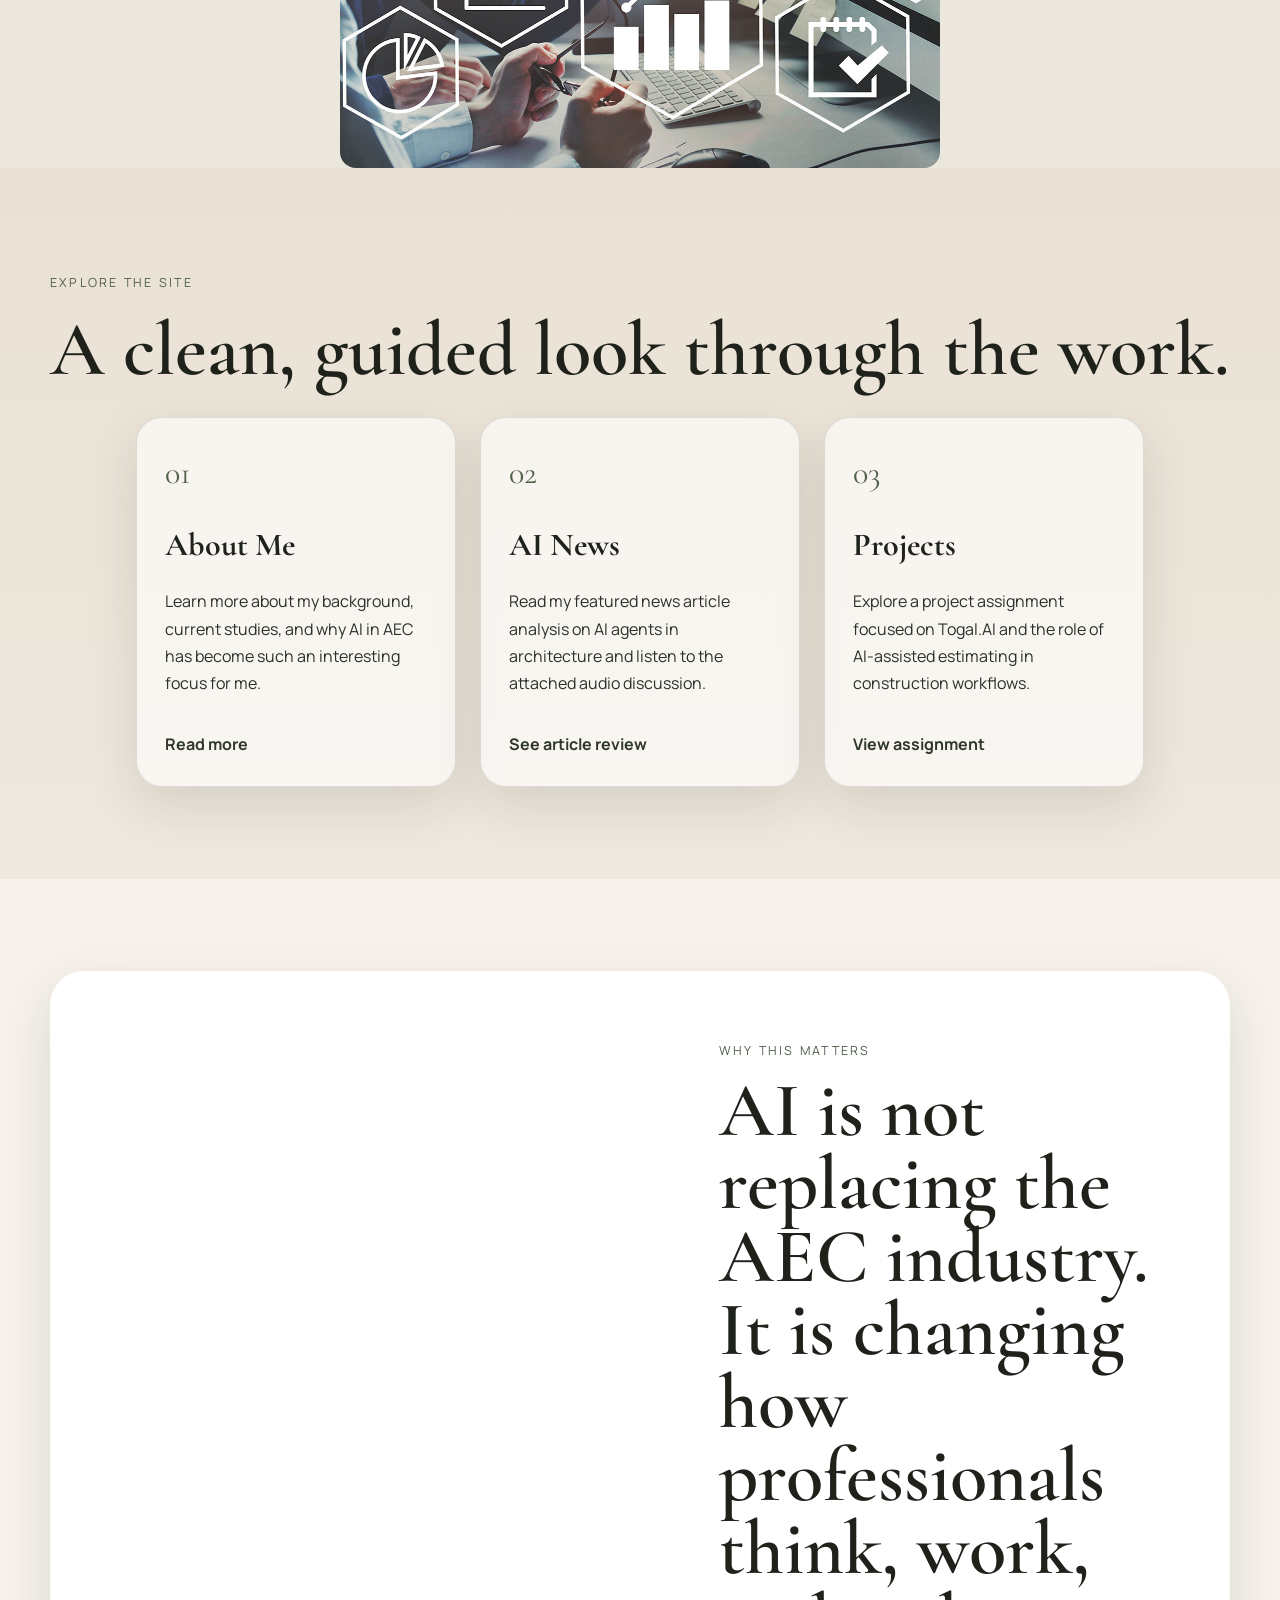
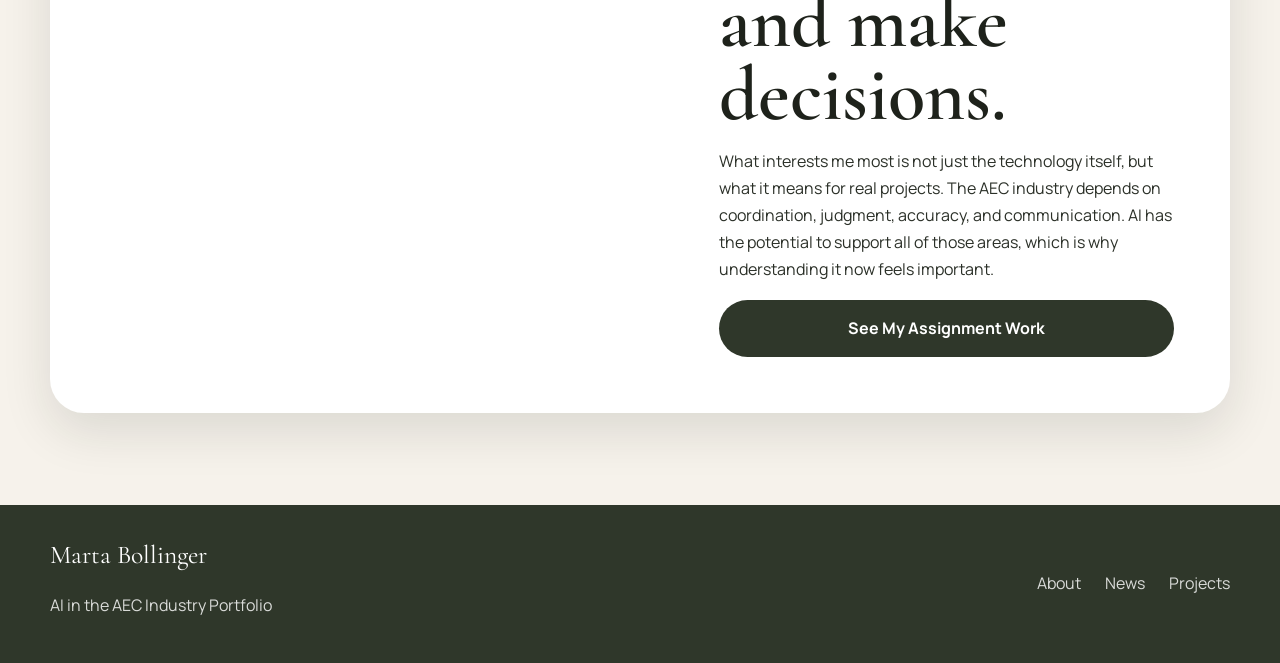
==== commit b809f30e: "Update index.html" ====
--- a/index.html
+++ b/index.html
@@ -70,12 +70,11 @@
     </section>
 
     <section class="section cards-section muted-bg">
-      <div class="container">
-          <p class="section-label">Explore the Site</p>
-          <h2>
-            A clean, guided look through the work.
-          </h2>
-        </div>
+  <div class="container">
+    <div class="section-heading">
+      <p class="section-label">Explore the Site</p>
+      <h2>A clean, guided look through the work.</h2>
+    </div>
         <div class="feature-grid">
           <article class="feature-card">
             <div class="feature-card__number">01</div>
--- a/styles.css
+++ b/styles.css
@@ -633,7 +633,10 @@
   .hero-actions {
     flex-direction: column;
   }
-  .portfolio-focus {
+}
+
+/* Portfolio Focus Section */
+.portfolio-focus {
   background: #ece7dc;
   padding: 100px 0 0;
 }
@@ -661,18 +664,18 @@
 }
 
 .portfolio-focus-image {
-  margin: 56px auto 0;
-  max-width: 1200px;
-  width: calc(100% - 80px);
+  margin: 40px auto 0;
+  max-width: 600px;
+  width: calc(100% - 48px);
 }
 
 .portfolio-focus-image img {
   width: 100%;
-  height: 560px;
+  height: auto;
   object-fit: cover;
   object-position: center;
   display: block;
-  border-radius: 0;
+  border-radius: 16px;
 }
 
 @media (max-width: 900px) {
@@ -693,11 +696,10 @@
     margin: 36px auto 0;
     width: calc(100% - 32px);
   }
-
-  .portfolio-focus-image img {
-    height: 320px;
-  }
-  .podcast-placeholder {
+}
+
+/* Stack video + audio neatly */
+.podcast-placeholder {
   display: flex;
   flex-direction: column;
   gap: 16px;
@@ -713,8 +715,37 @@
 .podcast-placeholder audio {
   width: 100%;
 }
+
+/* Stack section headings vertically */
 .section-heading {
   display: flex;
   flex-direction: column;
   gap: 6px;
-}
+  align-items: flex-start;
+}
+
+/* Only control homepage Explore the Site cards */
+.cards-section .feature-grid {
+  display: grid;
+  grid-template-columns: repeat(3, 320px);
+  justify-content: center;
+  align-items: start;
+  gap: 24px;
+}
+
+.cards-section .feature-card {
+  width: 320px;
+  height: auto;
+}
+
+@media (max-width: 980px) {
+  .cards-section .feature-grid {
+    grid-template-columns: 1fr;
+  }
+
+  .cards-section .feature-card {
+    width: 100%;
+    max-width: 420px;
+    justify-self: center;
+  }
+}
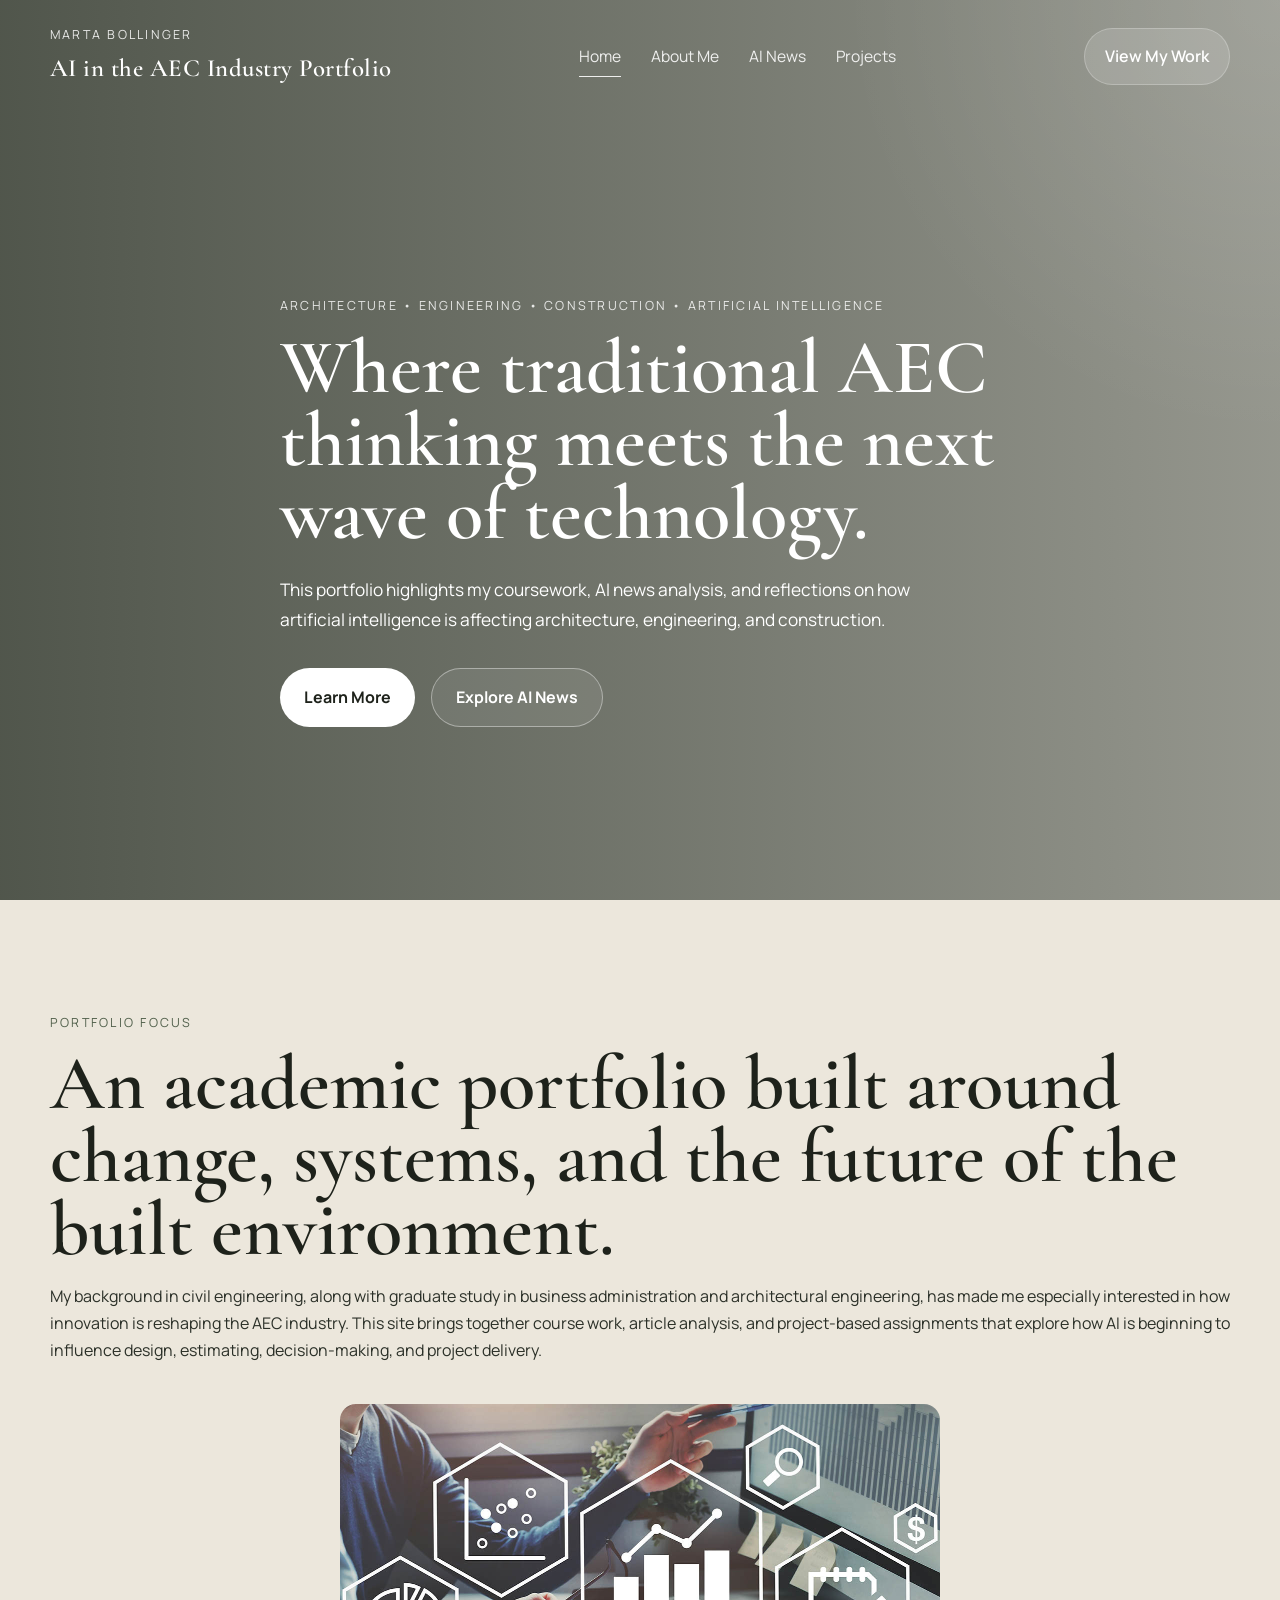
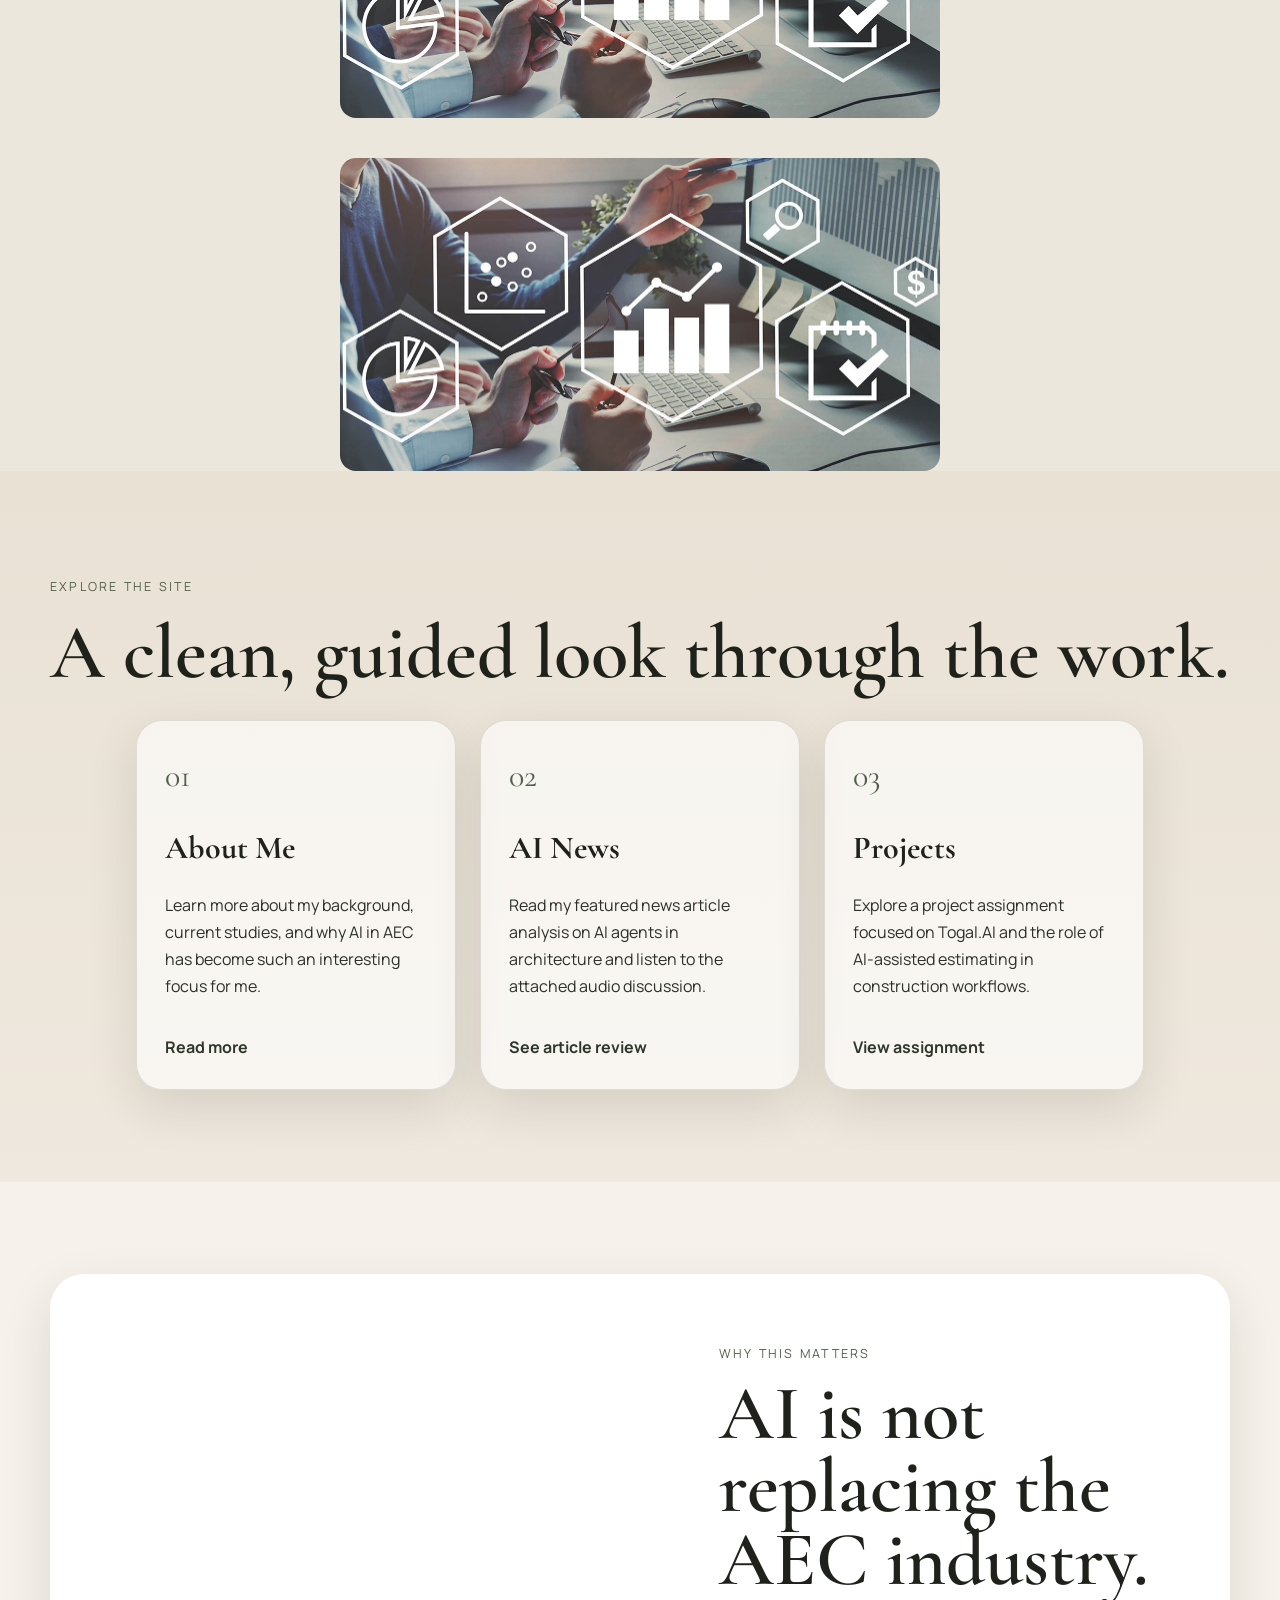
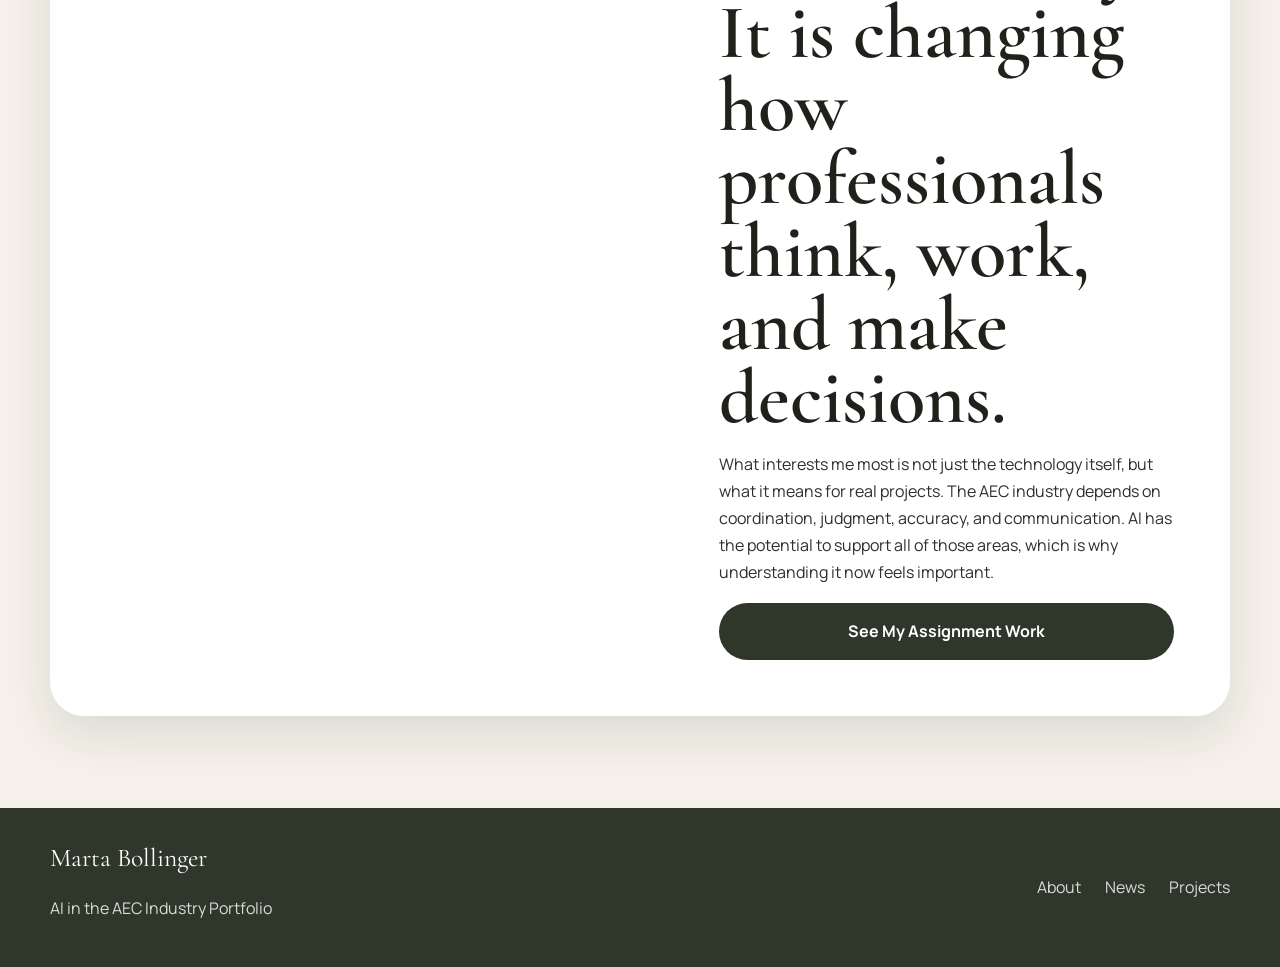
==== commit f8d0f9f8: "Update index.html" ====
--- a/index.html
+++ b/index.html
@@ -43,20 +43,21 @@
     </section>
 
     <section class="section portfolio-focus">
-      <div class="container portfolio-focus-grid">
-        <div class="portfolio-focus-left">
-          <p class="section-label">Portfolio Focus</p>
-          <h2>
-            An academic portfolio built around change, systems, and the future of the built environment.
-          </h2>
-        </div>
+  <div class="container portfolio-focus-stacked">
+    <p class="section-label">Portfolio Focus</p>
 
-        <div class="portfolio-focus-right">
-          <p>
-            My background in civil engineering, along with graduate study in business administration and architectural engineering, has made me especially interested in how innovation is reshaping the AEC industry. This site brings together course work, article analysis, and project-based assignments that explore how AI is beginning to influence design, estimating, decision-making, and project delivery.
-          </p>
-        </div>
-      </div>
+    <h2>
+      An academic portfolio built around change, systems, and the future of the built environment.
+    </h2>
+
+    <p>
+      My background in civil engineering, along with graduate study in business administration and architectural engineering, has made me especially interested in how innovation is reshaping the AEC industry. This site brings together course work, article analysis, and project-based assignments that explore how AI is beginning to influence design, estimating, decision-making, and project delivery.
+    </p>
+
+    <div class="portfolio-focus-image">
+      <img src="site-assets/project-management-tools-1.jpeg" alt="AI analytics and project management tools">
+    </div>
+  </div>
 
       <!-- ✅ UPDATED IMAGE (centered + smaller) -->
       <div class="portfolio-focus-image" style="display:flex; justify-content:center; margin-top:40px;">
--- a/styles.css
+++ b/styles.css
@@ -645,7 +645,7 @@
   display: grid;
   grid-template-columns: 1.2fr 0.95fr;
   gap: 80px;
-  align-items: end;
+  align-items: start;
 }
 
 .portfolio-focus-left h2 {
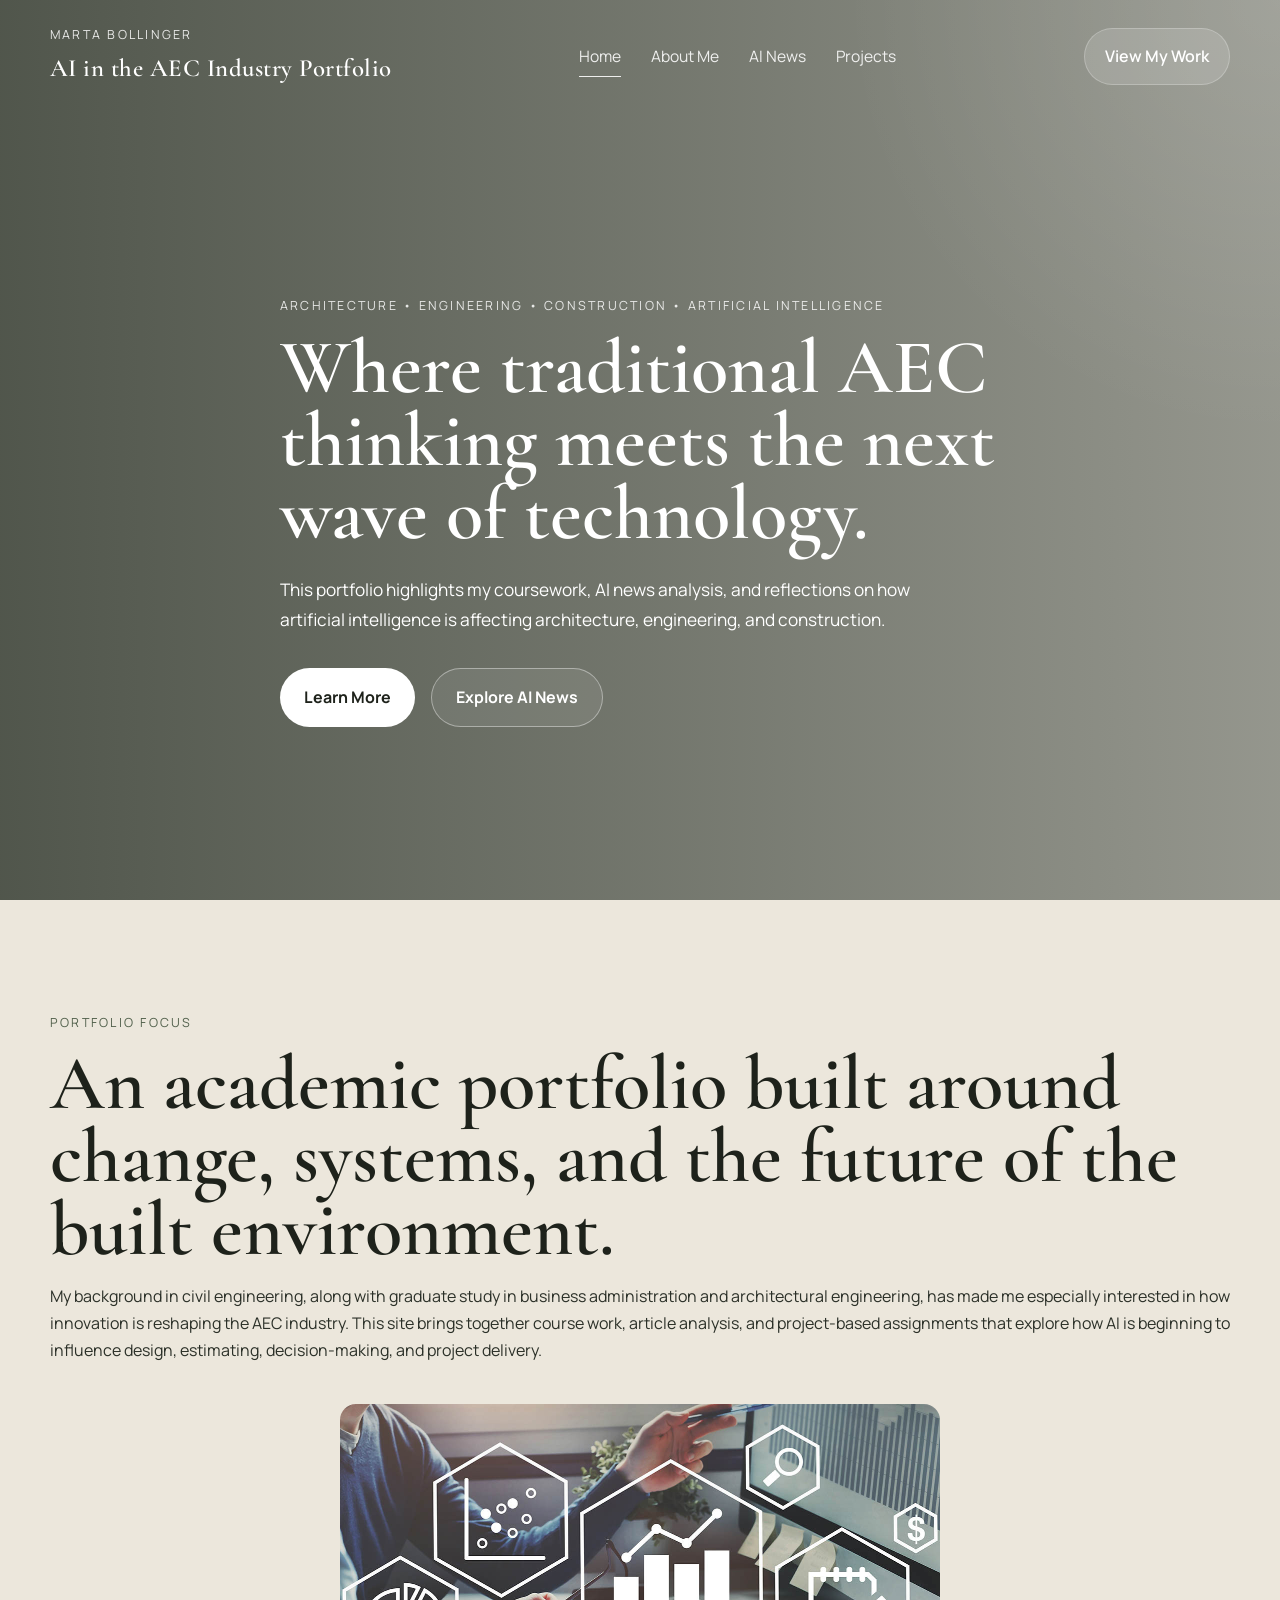
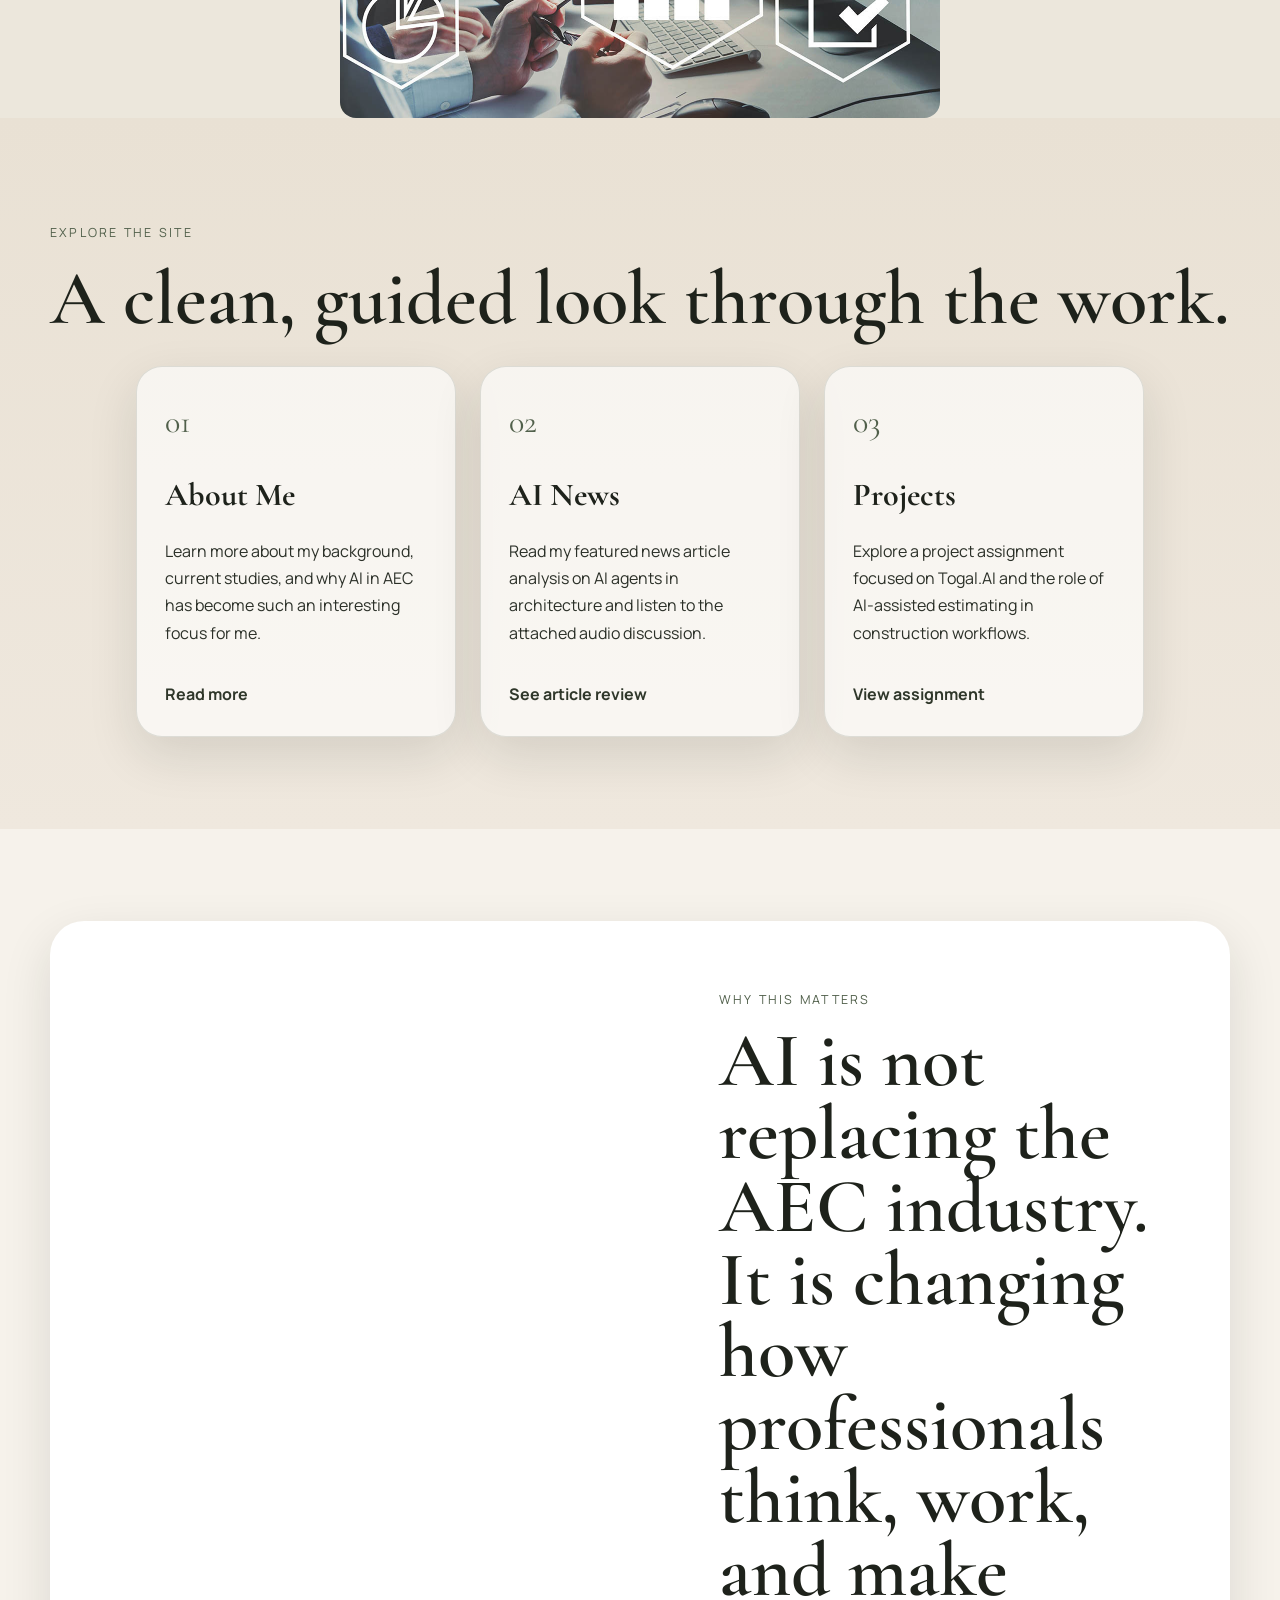
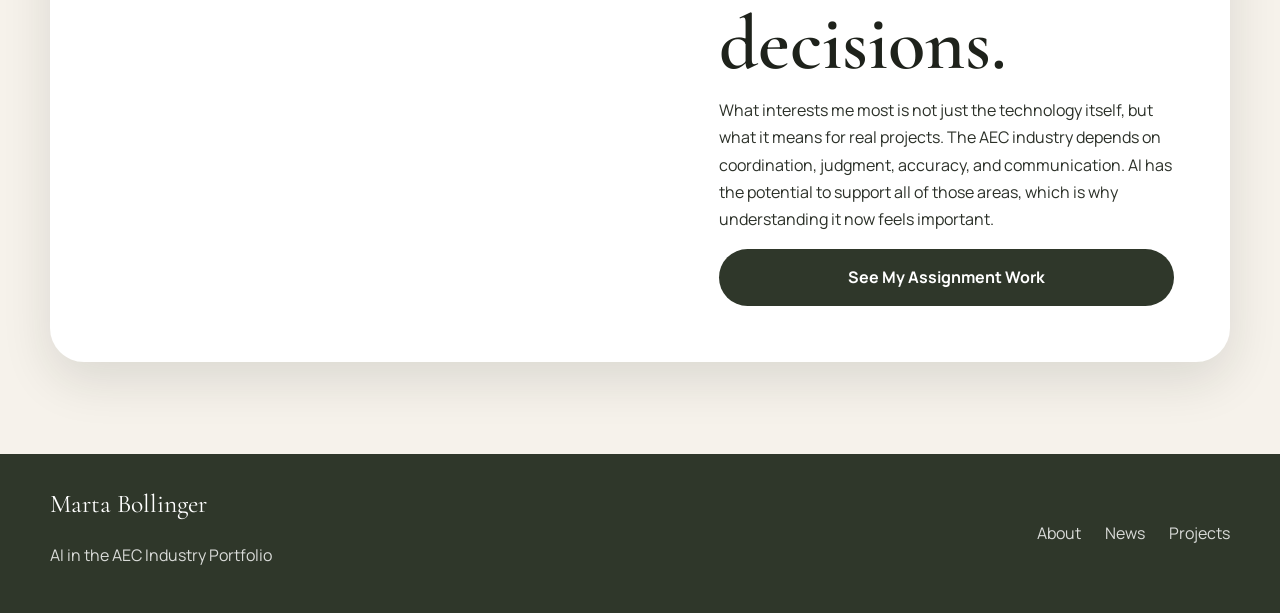
==== commit ce8913b8: "Update index.html" ====
--- a/index.html
+++ b/index.html
@@ -58,16 +58,6 @@
       <img src="site-assets/project-management-tools-1.jpeg" alt="AI analytics and project management tools">
     </div>
   </div>
-
-      <!-- ✅ UPDATED IMAGE (centered + smaller) -->
-      <div class="portfolio-focus-image" style="display:flex; justify-content:center; margin-top:40px;">
-        <img 
-          src="site-assets/project-management-tools-1.jpeg" 
-          alt="AI analytics and project management tools"
-          style="max-width: 600px; width: 100%; border-radius: 16px;"
-        >
-      </div>
-
     </section>
 
     <section class="section cards-section muted-bg">
